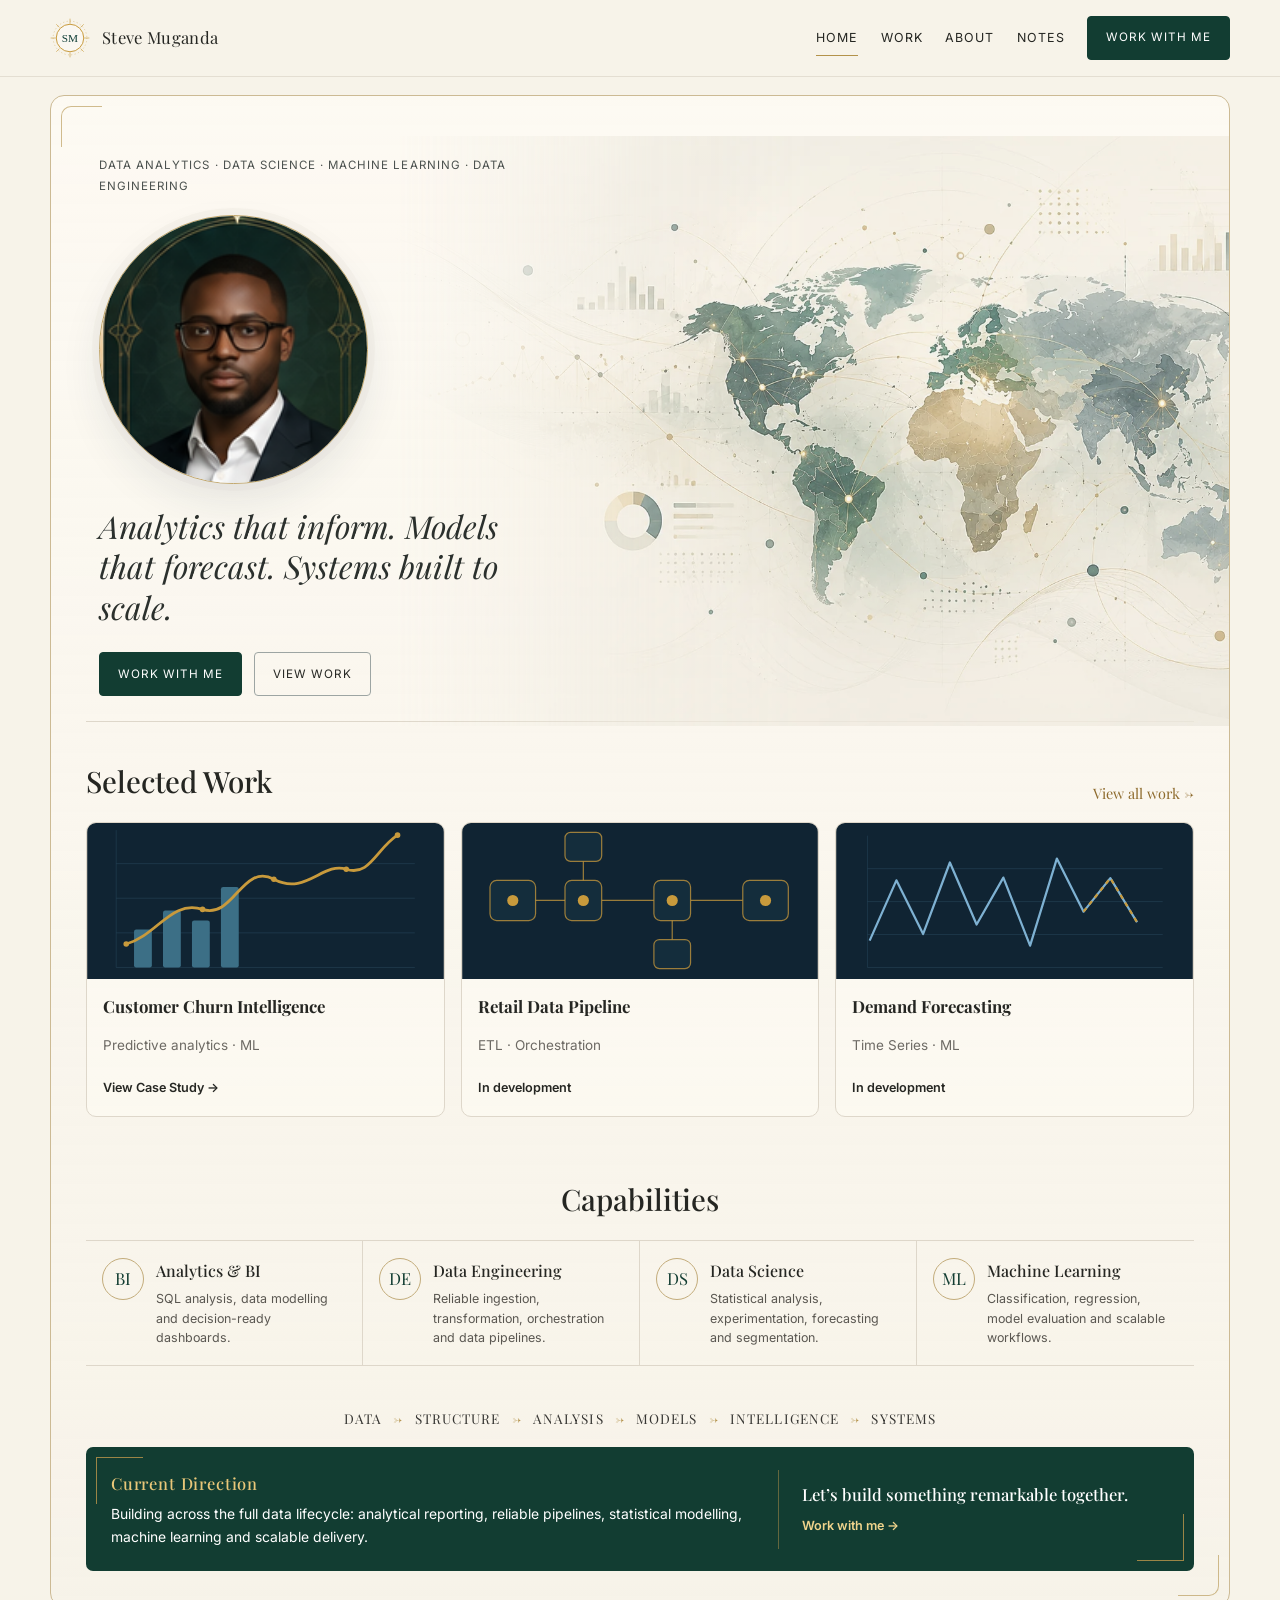
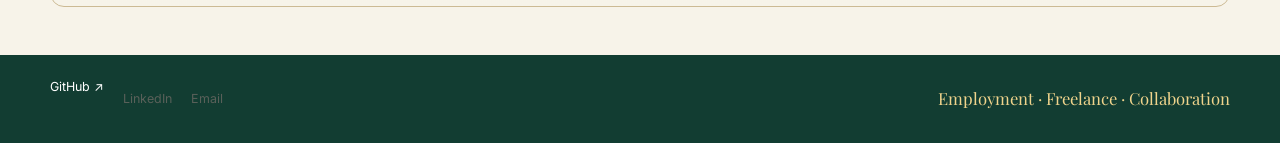
==== index.html @ 56f423f9 "Initial portfolio release" ====
<!DOCTYPE html>
<html lang="en">
<head>
<meta charset="utf-8"/>
<meta content="width=device-width, initial-scale=1, viewport-fit=cover" name="viewport"/>
<meta content="#123D32" name="theme-color"/>
<meta content="Steve Muganda: Data Analytics, Data Science, Machine Learning and Data Engineering." name="description"/>
<title>Steve Muganda | Data Analytics &amp; Machine Learning</title>
<link href="https://fonts.googleapis.com" rel="preconnect"/>
<link crossorigin="" href="https://fonts.gstatic.com" rel="preconnect"/>
<link href="https://fonts.googleapis.com/css2?family=Inter:wght@400;500;600&amp;family=Playfair+Display:ital,wght@0,500;1,500&amp;display=swap" rel="stylesheet"/>
<link href="./assets/css/styles.css" rel="stylesheet"/>
</head>
<body>
<a class="skip-link" href="#main">Skip to content</a>
<div class="site-shell">
<header class="site-header">
<div class="container header-inner">
<a aria-label="Steve Muganda home" class="brand" href="./"><img alt="" src="./assets/media/site/monogram.svg"/><span>Steve Muganda</span></a>
<button aria-expanded="false" aria-label="Open navigation" class="nav-toggle" data-nav-toggle=""><span></span></button>
<nav aria-label="Primary navigation" class="site-nav" data-nav="">
<a aria-current="page" href="./">Home</a><a href="./work/">Work</a><a href="./about/">About</a><a href="./notes/">Notes</a><a class="button button-primary" href="#contact">Work with me</a>
</nav>
</div>
</header>
<main class="container" id="main">
<div class="home-frame"><div class="inner">
<section aria-labelledby="hero-title" class="hero">
<div class="hero-identity">
<h1 class="visually-hidden" id="hero-title">Steve Muganda</h1>
<p class="hero-domains">Data Analytics · Data Science · Machine Learning · Data Engineering</p>
<figure class="hero-portrait-primary"><img alt="Portrait of Steve Muganda" src="./assets/media/profile/steve-muganda-portrait.png"/></figure>
<p class="hero-copy">Analytics that inform. Models that forecast. Systems built to scale.</p>
<div class="hero-actions"><a class="button button-primary" href="#contact">Work with me</a><a class="button button-secondary" href="./work/">View work</a></div>
</div>
<div aria-label="Global data-intelligence visual" class="hero-visual"><img alt="Global data-intelligence map with regional colour, network paths and analytical motifs" class="hero-global-field" src="./assets/media/site/home-global-intelligence.webp"/></div>
</section>
<section aria-labelledby="selected-title" class="home-selected">
<div class="section-heading-row"><h2 class="section-title" id="selected-title">Selected Work</h2><a class="selected-view-all" href="./work/">View all work →</a></div>
<div class="teaser-grid">
<article class="teaser"><img class="teaser-image" src="./assets/media/projects/project-churn.svg" alt="Analytical chart visual for customer churn"/><div class="teaser-body"><h3>Customer Churn Intelligence</h3><p class="small">Predictive analytics · ML</p><a class="text-link" href="./work/customer-churn-intelligence/">View Case Study →</a></div></article>
<article class="teaser"><img class="teaser-image" src="./assets/media/projects/project-pipeline.svg" alt="Data pipeline project visual"/><div class="teaser-body"><h3>Retail Data Pipeline</h3><p class="small">ETL · Orchestration</p><span class="text-link text-link-muted">In development</span></div></article>
<article class="teaser"><img class="teaser-image" src="./assets/media/projects/project-forecast.svg" alt="Forecasting project visual"/><div class="teaser-body"><h3>Demand Forecasting</h3><p class="small">Time Series · ML</p><span class="text-link text-link-muted">In development</span></div></article>
</div>
</section>
<section aria-labelledby="capabilities-title" class="section home-capabilities-section">
<h2 class="section-title" id="capabilities-title">Capabilities</h2>
<div class="capability-grid">
<article class="capability"><span aria-hidden="true" class="capability-icon">BI</span><div><h3>Analytics &amp; BI</h3><p>SQL analysis, data modelling and decision-ready dashboards.</p></div></article>
<article class="capability"><span aria-hidden="true" class="capability-icon">DE</span><div><h3>Data Engineering</h3><p>Reliable ingestion, transformation, orchestration and data pipelines.</p></div></article>
<article class="capability"><span aria-hidden="true" class="capability-icon">DS</span><div><h3>Data Science</h3><p>Statistical analysis, experimentation, forecasting and segmentation.</p></div></article>
<article class="capability"><span aria-hidden="true" class="capability-icon">ML</span><div><h3>Machine Learning</h3><p>Classification, regression, model evaluation and scalable workflows.</p></div></article>
</div>
</section>
<div aria-label="The confluence" class="confluence"><span>Data</span><span class="arrow">→</span><span>Structure</span><span class="arrow">→</span><span>Analysis</span><span class="arrow">→</span><span>Models</span><span class="arrow">→</span><span>Intelligence</span><span class="arrow">→</span><span>Systems</span></div>
<section aria-labelledby="direction-title" class="direction">
<div><h2 id="direction-title">Current Direction</h2><p>Building across the full data lifecycle: analytical reporting, reliable pipelines, statistical modelling, machine learning and scalable delivery.</p></div>
<div class="direction-cta"><strong>Let’s build something remarkable together.</strong><a class="text-link" href="#contact">Work with me →</a></div>
</section>
</div></div>
</main>
<footer class="contact-footer" id="contact">
<div class="container contact-inner"><div class="contact-links"><a href="https://github.com/StephanusArtifex" rel="noreferrer" target="_blank">GitHub ↗</a><span class="contact-pending" title="Add public LinkedIn URL before launch">LinkedIn</span><span class="contact-pending" title="Add public email address before launch">Email</span></div><div class="contact-modes">Employment · Freelance · Collaboration</div></div>
</footer>
</div>
<script defer="" src="./assets/js/site.js"></script>
</body>
</html>
---- assets/css/styles.css ----
:root {
  color-scheme: light;
  --cathedral-green: #123D32;
  --cathedral-green-dark: #0B2E26;
  --oxford-blue: #142B4A;
  --oxford-blue-light: #4B6F8D;
  --charcoal: #252622;
  --ivory: #F7F3E9;
  --parchment: #EDE4D2;
  --antique-gold: #B3924A;
  --rubric-red: #8B2C2F;
  --muted: #6d6a64;
  --line: #ded7ca;
  --white: #FFFCF6;
  --shadow: 0 14px 45px rgb(28 28 30 / .06);
  --radius: 10px;
  --max: 1180px;
  --display: "Playfair Display", "EB Garamond", Georgia, serif;
  --body: Inter, ui-sans-serif, system-ui, -apple-system, BlinkMacSystemFont, "Segoe UI", sans-serif;
  --step--1: clamp(.78rem, .75rem + .12vw, .86rem);
  --step-0: clamp(.94rem, .90rem + .18vw, 1.04rem);
  --step-1: clamp(1.15rem, 1.06rem + .35vw, 1.38rem);
  --step-2: clamp(1.45rem, 1.28rem + .7vw, 1.9rem);
  --step-3: clamp(2rem, 1.7rem + 1.2vw, 2.9rem);
  --step-4: clamp(3.3rem, 2.6rem + 3vw, 6.5rem);
}

* { box-sizing: border-box; }
html { scroll-behavior: smooth; background: var(--ivory); }
body { margin: 0; background: var(--ivory); color: var(--charcoal); font-family: var(--body); font-size: var(--step-0); line-height: 1.65; }
img, svg { display: block; max-width: 100%; }
a { color: inherit; text-decoration: none; }
button, input, textarea { font: inherit; }
::selection { background: color-mix(in srgb, var(--antique-gold) 35%, transparent); }

.skip-link { position: fixed; left: .75rem; top: .75rem; transform: translateY(-180%); z-index: 9999; background: var(--cathedral-green); color: white; padding: .7rem 1rem; border-radius: 5px; }
.skip-link:focus { transform: none; }

.site-shell { min-height: 100dvh; }
.container { width: min(calc(100% - 2rem), var(--max)); margin-inline: auto; }
.page { padding-block: clamp(1.2rem, 2vw, 2rem) clamp(4rem, 7vw, 7rem); }
.section { padding-block: clamp(2.2rem, 5vw, 4.5rem); }
.rule { border: 0; border-top: 1px solid var(--line); margin: 0; }
.eyebrow { font-size: .72rem; letter-spacing: .16em; text-transform: uppercase; color: var(--muted); }
.display { font-family: var(--display); font-weight: 500; letter-spacing: -.035em; line-height: .95; }
.section-title { font-family: var(--display); font-size: var(--step-2); font-weight: 500; text-align: center; margin: 0 0 1.7rem; }
.small { font-size: var(--step--1); color: var(--muted); }

.site-header { position: sticky; top: 0; z-index: 100; background: rgb(247 243 233 / .94); backdrop-filter: blur(14px); border-bottom: 1px solid rgb(222 215 202 / .72); }
.header-inner { height: 76px; display: flex; align-items: center; justify-content: space-between; gap: 1rem; }
.brand { display: inline-flex; align-items: center; gap: .75rem; font-family: var(--display); letter-spacing: .02em; white-space: nowrap; }
.brand img { width: 40px; height: 40px; }
.site-nav { display: flex; align-items: center; gap: 1.4rem; font-size: .78rem; text-transform: uppercase; letter-spacing: .08em; }
.site-nav a:not(.button) { position: relative; padding-block: 1.5rem; }
.site-nav a:not(.button)::after { content: ""; position: absolute; left: 0; right: 0; bottom: 1rem; height: 1px; background: var(--antique-gold); transform: scaleX(0); transition: transform .18s ease; }
.site-nav a[aria-current="page"]::after, .site-nav a:not(.button):hover::after { transform: scaleX(1); }
.nav-toggle { display: none; border: 1px solid var(--line); background: transparent; border-radius: 6px; width: 44px; height: 44px; color: var(--charcoal); }
.nav-toggle span, .nav-toggle::before, .nav-toggle::after { content: ""; display: block; width: 20px; height: 1.5px; background: currentColor; margin: 4px auto; }

.button { min-height: 44px; display: inline-flex; align-items: center; justify-content: center; gap: .45rem; border-radius: 4px; padding: .72rem 1.15rem; border: 1px solid var(--cathedral-green); font-size: .73rem; letter-spacing: .08em; text-transform: uppercase; transition: transform .18s ease, background .18s ease, color .18s ease; }
.button:hover { transform: translateY(-1px); }
.button-primary { background: var(--cathedral-green); color: white; }
.button-primary:hover { background: var(--cathedral-green-dark); }
.button-secondary { background: transparent; color: var(--charcoal); border-color: #9da5a3; }
.text-link { display: inline-flex; align-items: center; gap: .35rem; font-size: .79rem; font-weight: 600; }
.text-link:hover { color: var(--cathedral-green); }
.editorial-link { color: var(--rubric-red); }
.editorial-link:hover { color: #6B2023; }


.home-frame { position: relative; border: 1px solid color-mix(in srgb, var(--antique-gold) 42%, var(--line)); border-radius: 14px; margin-top: 1.1rem; overflow: clip; background: linear-gradient(180deg, rgb(255 252 246 / .72), rgb(247 243 233 / .42)); }
.home-frame::before, .home-frame::after { content: ""; position: absolute; width: 40px; height: 40px; pointer-events: none; opacity: .6; }
.home-frame::before { left: 10px; top: 10px; border-left: 1px solid var(--antique-gold); border-top: 1px solid var(--antique-gold); border-top-left-radius: 10px; }
.home-frame::after { right: 10px; bottom: 10px; border-right: 1px solid var(--antique-gold); border-bottom: 1px solid var(--antique-gold); border-bottom-right-radius: 10px; }
.home-frame > .inner { padding: clamp(1.2rem, 3vw, 2.2rem); }
.visually-hidden { position: absolute !important; width: 1px !important; height: 1px !important; padding: 0 !important; margin: -1px !important; overflow: hidden !important; clip: rect(0 0 0 0) !important; white-space: nowrap !important; border: 0 !important; }

.hero { position: relative; display: grid; grid-template-columns: minmax(300px, .42fr) minmax(0, .58fr); gap: clamp(1.5rem, 3.5vw, 3.5rem); align-items: center; min-height: 590px; }
.hero-identity { position: relative; z-index: 2; padding-left: clamp(.2rem, 1vw, .8rem); }
.hero-domains { font-size: .72rem; letter-spacing: .09em; text-transform: uppercase; line-height: 1.85; max-width: 34rem; margin: 0 0 1.1rem; color: #4b514e; }
.hero-portrait-primary { width: clamp(190px, 21vw, 272px); aspect-ratio: 1; margin: 0 0 1.35rem; border-radius: 50%; overflow: hidden; border: 1px solid color-mix(in srgb, var(--antique-gold) 82%, white); background: var(--ivory); box-shadow: 0 18px 42px rgb(20 43 74 / .09), 0 0 0 7px rgb(247 243 233 / .78); }
.hero-portrait-primary img { width: 100%; height: 100%; object-fit: cover; object-position: center 24%; transform: scale(1.035); }
.hero-copy { font-family: var(--display); font-size: clamp(1.5rem, 1.18rem + 1vw, 2.15rem); font-style: italic; line-height: 1.28; max-width: 31rem; margin: 0 0 1.55rem; color: #2b302d; }
.hero-actions { display: flex; gap: .75rem; flex-wrap: wrap; }
.hero-visual { position: relative; min-height: 500px; isolation: isolate; overflow: visible; }
.hero-global-field { position: absolute; z-index: 0; width: 146%; max-width: none; height: 118%; left: -30%; top: -8%; object-fit: cover; object-position: 64% center; opacity: .78; filter: saturate(.86) contrast(.94); -webkit-mask-image: linear-gradient(90deg, transparent 0%, rgb(0 0 0 / .28) 11%, rgb(0 0 0 / .85) 29%, #000 46%, #000 100%); mask-image: linear-gradient(90deg, transparent 0%, rgb(0 0 0 / .28) 11%, rgb(0 0 0 / .85) 29%, #000 46%, #000 100%); }

.home-selected { padding-block: 2.2rem 1.8rem; border-top: 1px solid var(--line); }
.section-heading-row { display: flex; align-items: end; justify-content: space-between; gap: 1rem; margin-bottom: 1rem; }
.section-heading-row .section-title { margin: 0; text-align: left; }
.selected-view-all { color: #8e6b2d; font-family: var(--display); font-size: .9rem; white-space: nowrap; }
.selected-view-all:hover { color: var(--cathedral-green); }
.teaser-grid { display: grid; grid-template-columns: repeat(3, 1fr); gap: 1rem; }
.teaser { border: 1px solid var(--line); border-radius: var(--radius); background: rgb(255 252 246 / .42); overflow: hidden; }
.teaser-image { width: 100%; aspect-ratio: 16 / 7; object-fit: cover; background: var(--parchment); }
.teaser-body { padding: .9rem 1rem 1rem; }
.teaser h3 { font-family: var(--display); margin: 0 0 .3rem; font-size: 1.05rem; }
.teaser .text-link { margin-top: .5rem; color: var(--charcoal); }
.teaser .text-link:hover { color: var(--cathedral-green); }

.home-capabilities-section { padding-block: 1.8rem 1.5rem; }
.home-capabilities-section .section-title { margin-bottom: 1rem; }
.capability-grid { display: grid; grid-template-columns: repeat(4, 1fr); gap: 0; border-top: 1px solid var(--line); border-bottom: 1px solid var(--line); }
.capability { min-width: 0; padding: 1.1rem 1rem; display: grid; grid-template-columns: 42px 1fr; align-items: start; gap: .75rem; background: transparent; border-right: 1px solid var(--line); }
.capability:last-child { border-right: 0; }
.capability-icon { width: 42px; height: 42px; display: grid; place-items: center; border: 1px solid color-mix(in srgb, var(--antique-gold) 62%, var(--line)); border-radius: 50%; font-family: var(--display); color: var(--cathedral-green); }
.capability-icon-image { overflow: hidden; padding: 7px; }
.capability-icon-image img { width: 100%; height: 100%; object-fit: contain; }
.capability h3 { font-family: var(--display); font-weight: 500; margin: 0 0 .3rem; font-size: 1rem; }
.capability p { font-size: .78rem; line-height: 1.55; color: #5a5751; margin: 0; }

.confluence { padding: 1.05rem 0 1.15rem; display: flex; align-items: center; justify-content: center; flex-wrap: wrap; gap: .7rem; color: #363532; font-family: var(--display); font-size: clamp(.76rem, .7rem + .18vw, .9rem); letter-spacing: .08em; text-transform: uppercase; }
.confluence .arrow { color: var(--antique-gold); }

.direction { position: relative; display: grid; grid-template-columns: 1.25fr .75fr; gap: 1rem; align-items: stretch; background: var(--cathedral-green); color: white; border-radius: 7px; padding: 1.4rem 1.55rem; overflow: hidden; }
.direction::before, .direction::after { content: ""; position: absolute; width: 46px; height: 46px; opacity: .85; }
.direction::before { left: 10px; top: 10px; border-left: 1px solid var(--antique-gold); border-top: 1px solid var(--antique-gold); }
.direction::after { right: 10px; bottom: 10px; border-right: 1px solid var(--antique-gold); border-bottom: 1px solid var(--antique-gold); }
.direction h2 { color: #e9c779; font-family: var(--display); font-size: 1.03rem; font-weight: 500; letter-spacing: .05em; margin: 0 0 .35rem; }
.direction p { margin: 0; font-size: .87rem; max-width: 46rem; }
.direction-cta { border-left: 1px solid rgb(179 146 74 / .5); padding-left: 1.4rem; display: flex; flex-direction: column; justify-content: center; align-items: flex-start; }
.direction-cta strong { font-family: var(--display); font-weight: 500; margin-bottom: .45rem; }
.direction .text-link { color: #f0d48c; }

.page-heading { padding: clamp(2.8rem, 6vw, 5.5rem) 0 2rem; text-align: center; }
.page-heading h1 { font-family: var(--display); font-size: var(--step-3); font-weight: 500; margin: 0; }

.filter-row { display: flex; gap: .55rem; justify-content: center; flex-wrap: wrap; margin-bottom: 1.5rem; }
.filter-pill { border: 1px solid var(--line); border-radius: 999px; background: transparent; min-height: 38px; padding: .45rem 1rem; font-size: .72rem; cursor: pointer; }
.filter-pill[aria-pressed="true"] { background: var(--cathedral-green); color: white; border-color: var(--cathedral-green); }

.project-grid { display: grid; grid-template-columns: repeat(3, 1fr); gap: 1rem; }
.project-card { border: 1px solid var(--line); border-radius: var(--radius); overflow: hidden; background: rgb(255 252 246 / .48); display: flex; flex-direction: column; min-width: 0; }
.project-card img { width: 100%; aspect-ratio: 16/9; object-fit: cover; }
.project-card-body { padding: 1rem; display: flex; flex-direction: column; flex: 1; }
.project-card h2 { font-family: var(--display); font-weight: 500; font-size: 1.08rem; margin: 0 0 .4rem; }
.project-card p { font-size: .82rem; color: #4e4c48; margin: 0 0 .75rem; }
.tags { display: flex; flex-wrap: wrap; gap: .4rem; margin-block: auto .8rem; }
.tag { border: 1px solid var(--line); background: var(--parchment); padding: .24rem .48rem; border-radius: 4px; font-size: .68rem; }
.project-card .text-link { color: var(--charcoal); }

.collab-strip { margin-top: 1rem; background: var(--parchment); border: 1px solid var(--line); padding: 1rem 1.2rem; display: flex; align-items: center; justify-content: space-between; gap: 1rem; border-radius: var(--radius); }
.collab-strip .text-link { color: var(--cathedral-green); }

.case-layout { display: grid; grid-template-columns: 180px minmax(0, 1fr); gap: 2.2rem; align-items: start; }
.case-nav { position: sticky; top: 98px; }
.case-nav h2 { font-family: var(--display); font-size: .95rem; margin: 0 0 .75rem; }
.case-nav a { display: block; padding: .48rem .65rem; font-size: .75rem; border-left: 2px solid transparent; }
.case-nav a:hover, .case-nav a.is-active { border-left-color: var(--antique-gold); background: var(--parchment); }
.case-content { min-width: 0; }
.case-title { position: relative; padding: 2rem 0 1.3rem; margin-bottom: .5rem; }
.case-title::before { content: ""; position: absolute; left: 0; top: .75rem; width: min(320px, 42%); height: 1px; background: var(--antique-gold); }
.case-title::after { content: "✦"; position: absolute; left: min(304px, calc(42% - 8px)); top: .12rem; color: var(--antique-gold); font-size: 1rem; }
.case-title h1 { font-family: var(--display); font-size: clamp(2rem, 3vw, 3.25rem); font-weight: 500; line-height: 1.05; margin: .8rem 0; }
.case-section { padding: 1.35rem 0; border-top: 1px solid var(--line); }
.case-section h2 { font-family: var(--display); font-size: 1rem; letter-spacing: .04em; text-transform: uppercase; font-weight: 500; }
.metric-grid { display: grid; grid-template-columns: repeat(4, 1fr); gap: .7rem; }
.metric { border: 1px solid var(--line); border-radius: var(--radius); padding: 1rem; text-align: center; background: var(--white); }
.metric strong { display: block; font-family: var(--display); font-size: 1.55rem; font-weight: 500; }
.metric span { font-size: .68rem; color: var(--muted); }
.result-grid { display: grid; grid-template-columns: 1fr 1fr; gap: 1rem; }
.result-box { border: 1px solid var(--line); border-radius: var(--radius); padding: 1rem; background: var(--white); }
.result-box h3 { font-family: var(--display); font-size: .92rem; text-transform: uppercase; letter-spacing: .05em; font-weight: 500; margin-top: 0; }
.result-box ul { padding-left: 1.1rem; margin-bottom: 0; }
.result-box li { margin: .45rem 0; }
.chart-roc { width: 100%; min-height: 200px; }
.chart-primary { stroke: var(--oxford-blue); }
.chart-secondary { stroke: var(--oxford-blue-light); }
.chart-reference { stroke: var(--antique-gold); }
.chart-neutral { stroke: #a5a6a8; }

.workflow { display: flex; align-items: flex-start; justify-content: space-between; gap: .55rem; overflow-x: auto; padding-bottom: .4rem; }
.workflow-step { min-width: 76px; text-align: center; font-size: .68rem; }
.workflow-symbol { width: 38px; height: 38px; display: grid; place-items: center; border: 1px solid var(--line); border-radius: 50%; margin-inline: auto; font-family: var(--display); }
.workflow-arrow { color: var(--antique-gold); padding-top: .65rem; }

.tech-list { display: flex; gap: .65rem; flex-wrap: wrap; }
.tech { display: inline-flex; align-items: center; gap: .35rem; font-size: .74rem; padding: .42rem .55rem; border: 1px solid var(--line); border-radius: 5px; background: var(--white); }
.tech::before { content: ""; width: 8px; height: 8px; border-radius: 50%; background: var(--oxford-blue); }


/* About: one centred architectural event with a continuous lancet frame. */
.about-page {
  padding-top: clamp(1.4rem, 2.8vw, 2.8rem);
}

.about-lancet {
  --lancet-crown: clamp(9rem, 14vw, 12.5rem);
  position: relative;
  isolation: isolate;
  width: min(100%, 1040px);
  margin-inline: auto;
  padding: var(--lancet-crown) clamp(2.2rem, 6vw, 5.5rem) clamp(1.5rem, 3vw, 2.2rem);
  background:
    radial-gradient(circle at 50% 12%, color-mix(in srgb, var(--antique-gold) 7%, transparent), transparent 27%),
    linear-gradient(180deg, rgb(255 252 246 / .72), rgb(237 228 210 / .18));
  box-shadow: 0 24px 70px rgb(20 43 74 / .055);
  border-bottom: 1px solid var(--antique-gold);
}

/* The rails begin exactly where the crown resolves and continue to the base. */
.about-lancet::before,
.about-lancet::after {
  content: "";
  position: absolute;
  z-index: 0;
  top: calc(var(--lancet-crown) - 1px);
  bottom: 0;
  width: 1px;
  background: var(--antique-gold);
  pointer-events: none;
}

.about-lancet::before { left: 0; }
.about-lancet::after { right: 0; }

.about-lancet-crown {
  position: absolute;
  z-index: 0;
  left: 0;
  right: 0;
  top: 0;
  width: 100%;
  height: var(--lancet-crown);
  overflow: visible;
  pointer-events: none;
}

.about-lancet-crown path:first-child {
  fill: none;
  stroke: var(--antique-gold);
  stroke-width: 1.45;
  vector-effect: non-scaling-stroke;
}

.about-lancet-crown path:last-child {
  fill: none;
  stroke: color-mix(in srgb, var(--oxford-blue) 78%, transparent);
  stroke-width: .8;
  vector-effect: non-scaling-stroke;
}

.about-lancet-inner-frame {
  position: absolute;
  z-index: 0;
  top: calc(var(--lancet-crown) - 1px);
  left: 17px;
  right: 17px;
  bottom: 13px;
  border-left: 1px solid color-mix(in srgb, var(--oxford-blue) 70%, transparent);
  border-right: 1px solid color-mix(in srgb, var(--oxford-blue) 70%, transparent);
  border-bottom: 1px solid color-mix(in srgb, var(--oxford-blue) 70%, transparent);
  pointer-events: none;
}

.about-lancet-inner {
  position: relative;
  z-index: 1;
  width: 100%;
}

.about-lead {
  width: min(100%, 790px);
  margin: 0 auto clamp(2.2rem, 4vw, 3.6rem);
  text-align: center;
}

.about-monogram {
  width: 78px;
  height: 78px;
  margin: 0 auto 1.15rem;
  display: grid;
  place-items: center;
  border: 1px solid var(--antique-gold);
  border-radius: 50%;
  color: var(--cathedral-green);
  background: color-mix(in srgb, var(--ivory) 92%, white);
  font-family: var(--display);
  font-size: 1.55rem;
  letter-spacing: .035em;
  box-shadow: 0 0 0 5px color-mix(in srgb, var(--antique-gold) 7%, transparent);
}

.about-lead .eyebrow {
  color: var(--rubric-red);
  margin-bottom: .45rem;
}

.about-lead h1 {
  margin: 0;
  font-family: var(--display);
  font-size: clamp(2.8rem, 5vw, 5rem);
  font-weight: 500;
  letter-spacing: -.03em;
  line-height: .98;
  color: var(--charcoal);
}

.about-domains {
  margin: 1rem auto 0;
  max-width: 760px;
  color: var(--oxford-blue);
  font-size: .69rem;
  line-height: 1.85;
  letter-spacing: .11em;
  text-transform: uppercase;
}

.about-lead-rule {
  width: min(230px, 42%);
  height: 1px;
  margin: 1rem auto 1.35rem;
  background: linear-gradient(90deg, transparent, var(--antique-gold) 18%, var(--oxford-blue) 50%, var(--antique-gold) 82%, transparent);
}

.about-lead .about-opening {
  margin: 0 auto .85rem;
  max-width: 680px;
  color: var(--cathedral-green);
  font-family: var(--display);
  font-size: clamp(1.2rem, 1.05rem + .5vw, 1.55rem);
  line-height: 1.45;
}

.about-lead p:not(.eyebrow):not(.about-domains) {
  max-width: 735px;
  margin: .72rem auto 0;
  text-align: center;
}

.about-grid {
  display: grid;
  grid-template-columns: repeat(2, minmax(0, 1fr));
  gap: 1px;
  width: 100%;
  border: 1px solid color-mix(in srgb, var(--antique-gold) 34%, var(--line));
  background: color-mix(in srgb, var(--antique-gold) 26%, var(--line));
}

.about-primary-grid {
  margin-bottom: clamp(2rem, 4vw, 3.2rem);
}

.about-grid-cell {
  position: relative;
  min-width: 0;
  padding: clamp(1.25rem, 2.4vw, 1.9rem);
  background: color-mix(in srgb, var(--ivory) 92%, white);
}

.about-grid-cell::before {
  content: attr(data-marker);
  display: block;
  min-height: .9rem;
  margin-bottom: .55rem;
  color: var(--rubric-red);
  font-family: var(--display);
  font-size: .78rem;
  letter-spacing: .12em;
}

.about-grid-cell:not([data-marker])::before {
  content: none;
}

.about-grid-cell h2 {
  margin: 0 0 .5rem;
  color: var(--oxford-blue);
  font-family: var(--display);
  font-size: 1.12rem;
  font-weight: 500;
  letter-spacing: .01em;
}

.about-grid-cell strong {
  display: block;
  margin-bottom: .38rem;
  color: var(--cathedral-green);
  font-family: var(--display);
  font-size: .98rem;
  font-weight: 500;
}

.about-grid-cell p {
  margin: 0;
  font-size: .86rem;
  color: #4d4a45;
}

.about-inscription {
  margin: 0 auto clamp(2rem, 4vw, 3.1rem);
  padding: 1.3rem .8rem;
  max-width: 760px;
  text-align: center;
  border-top: 1px solid color-mix(in srgb, var(--antique-gold) 78%, var(--line));
  border-bottom: 1px solid color-mix(in srgb, var(--antique-gold) 78%, var(--line));
  color: var(--cathedral-green);
  font-family: var(--display);
  font-size: clamp(1.02rem, .94rem + .38vw, 1.3rem);
  letter-spacing: .015em;
}

.about-inscription span {
  display: inline-block;
  margin-inline: .32rem;
}

.about-inscription .rubric { color: var(--rubric-red); }

.about-secondary-grid {
  margin-bottom: 1px;
}

.about-grid-wide { grid-column: 1 / -1; }

.exploring-grid {
  display: grid;
  grid-template-columns: repeat(2, minmax(0, 1fr));
  gap: 0 1.5rem;
}

.exploring-grid p {
  position: relative;
  padding: .72rem 0 .72rem 1.15rem;
  border-top: 1px solid var(--line);
}

.exploring-grid p::before {
  content: "";
  position: absolute;
  left: 0;
  top: 1.13rem;
  width: 7px;
  height: 7px;
  border-radius: 50%;
  background: var(--rubric-red);
  box-shadow: 0 0 0 3px color-mix(in srgb, var(--rubric-red) 8%, transparent);
}

.about-availability .modes {
  margin: .05rem 0 .6rem;
  color: var(--cathedral-green);
  font-family: var(--display);
  font-size: 1rem;
}

.about-beyond { color: #4e4c48; }

.about-cta-bar {
  display: grid;
  grid-template-columns: 1fr auto;
  align-items: center;
  gap: 1rem;
  margin-top: 1.2rem;
  padding: 1rem 1.15rem;
  background: var(--cathedral-green);
  color: white;
  border: 1px solid var(--antique-gold);
  box-shadow: inset 0 0 0 3px color-mix(in srgb, var(--antique-gold) 8%, transparent);
}

.about-cta-bar p {
  margin: 0;
  font-family: var(--display);
  letter-spacing: .015em;
}

.button-gold {
  border-color: var(--antique-gold);
  color: #f3d894;
  background: transparent;
}

.button-gold:hover {
  background: color-mix(in srgb, var(--antique-gold) 12%, transparent);
  color: white;
}

.about-contact-row {
  display: grid;
  grid-template-columns: repeat(3, auto) 1fr;
  gap: 1rem;
  align-items: center;
  padding: 1rem .15rem .2rem;
  font-size: .75rem;
  border-top: 1px solid color-mix(in srgb, var(--antique-gold) 40%, var(--line));
}

.about-contact-row a {
  color: var(--charcoal);
  border-bottom: 1px solid color-mix(in srgb, var(--oxford-blue) 48%, transparent);
}

.about-contact-row a:hover {
  color: var(--cathedral-green);
  border-bottom-color: var(--cathedral-green);
}

.about-contact-row span {
  justify-self: end;
  color: var(--cathedral-green);
  font-family: var(--display);
}

.notes-layout { display: grid; grid-template-columns: 1fr 1fr; gap: 1.6rem; align-items: start; }
.notes-list { border: 1px solid var(--line); border-radius: var(--radius); overflow: hidden; }
.note-item { width: 100%; border: 0; border-bottom: 1px solid var(--line); background: transparent; padding: 1rem; text-align: left; cursor: pointer; display: grid; grid-template-columns: 1fr auto; gap: 1rem; }
.note-item:last-child { border-bottom: 0; }
.note-item h2 { font-family: var(--display); font-size: .98rem; font-weight: 500; margin: 0 0 .25rem; }
.note-item small { font-size: .7rem; color: var(--muted); }
.note-item.is-active { border-left: 3px solid var(--rubric-red); background: color-mix(in srgb, var(--rubric-red) 4%, transparent); }
.note-item.is-active h2, .note-item.is-active .note-category { color: var(--rubric-red); }
.note-category { font-size: .68rem; margin-top: .2rem; }
.note-preview { position: sticky; top: 98px; border: 1px solid var(--line); border-radius: var(--radius); padding: 1.25rem; background: var(--white); }
.note-preview h2 { font-family: var(--display); font-weight: 500; font-size: var(--step-1); margin-top: 0; }
.note-preview .category { color: var(--rubric-red); font-size: .75rem; }
.note-preview img { margin: 1rem 0; border: 1px solid var(--line); border-radius: 7px; }

.contact-footer { margin-top: 3rem; background: var(--cathedral-green); color: white; }
.contact-inner { min-height: 88px; display: flex; align-items: center; justify-content: space-between; gap: 1rem; flex-wrap: wrap; }
.contact-links { display: flex; flex-wrap: wrap; gap: 1.2rem; font-size: .78rem; }
.contact-modes { color: #f0d48c; font-family: var(--display); }

@media (max-width: 960px) {
  .about-lancet { padding-inline: clamp(1.5rem, 5vw, 3.2rem); }
  .about-contact-row { grid-template-columns: repeat(3, auto); }
  .about-contact-row span { grid-column: 1 / -1; justify-self: center; }
  .hero { grid-template-columns: .46fr .54fr; min-height: 520px; gap: 1.5rem; }
  .hero-portrait-primary { width: clamp(176px, 24vw, 230px); }
  .hero-visual { min-height: 430px; }
  .hero-global-field { width: 132%; height: 112%; left: -20%; top: -4%; object-position: 61% center; opacity: .7; }
  .project-grid { grid-template-columns: repeat(2, 1fr); }
  .capability-grid { grid-template-columns: repeat(2, 1fr); }
  .capability:nth-child(2) { border-right: 0; }
  .capability:nth-child(-n+2) { border-bottom: 1px solid var(--line); }
  .case-layout { grid-template-columns: 1fr; }
  .case-nav { position: static; display: flex; overflow-x: auto; gap: .25rem; border-bottom: 1px solid var(--line); padding-bottom: .6rem; }
  .case-nav h2 { display: none; }
  .case-nav a { white-space: nowrap; border-left: 0; border-bottom: 2px solid transparent; }
  .case-nav a:hover, .case-nav a.is-active { border-bottom-color: var(--antique-gold); }
}

@media (max-width: 760px) {
  .about-page { padding-top: .9rem; }
  .about-lancet {
    --lancet-crown: 8.4rem;
    padding: var(--lancet-crown) 1.15rem 1.25rem;
    box-shadow: none;
  }
  .about-lancet-inner-frame { left: 11px; right: 11px; bottom: 9px; }
  .about-grid { grid-template-columns: 1fr; }
  .about-grid-wide { grid-column: auto; }
  .exploring-grid { grid-template-columns: 1fr; }
  .about-lead p:not(.eyebrow):not(.about-domains) { text-align: center; }
  .about-inscription span { display: block; margin: .15rem 0; }
  .about-cta-bar { grid-template-columns: 1fr; text-align: center; }
  .about-cta-bar .button { width: 100%; }
  .about-contact-row { grid-template-columns: 1fr 1fr 1fr; text-align: center; }
  .about-contact-row span { grid-column: 1 / -1; justify-self: center; }

  .header-inner { height: 68px; }
  .brand span { display: none; }
  .nav-toggle { display: block; }
  .site-nav { position: absolute; left: 1rem; right: 1rem; top: calc(100% + .5rem); display: none; flex-direction: column; align-items: stretch; gap: .15rem; padding: .7rem; background: var(--white); border: 1px solid var(--line); border-radius: 8px; box-shadow: var(--shadow); }
  .site-nav.is-open { display: flex; }
  .site-nav a:not(.button) { padding: .75rem .8rem; }
  .site-nav a:not(.button)::after { bottom: .45rem; }
  .site-nav .button { margin-top: .35rem; }
  .hero { grid-template-columns: 1fr; gap: .35rem; min-height: auto; padding-top: 1.25rem; }
  .hero-identity { text-align: left; }
  .hero-portrait-primary { width: min(58vw, 220px); margin-bottom: 1.1rem; }
  .hero-copy { font-size: clamp(1.35rem, 6vw, 1.8rem); }
  .hero-visual { min-height: 285px; margin-top: -.4rem; }
  .hero-global-field { width: 132%; height: 110%; left: -14%; top: -2%; opacity: .58; object-position: 58% center; -webkit-mask-image: linear-gradient(90deg, transparent 0%, #000 12%, #000 100%); mask-image: linear-gradient(90deg, transparent 0%, #000 12%, #000 100%); }
  .teaser-grid, .project-grid, .notes-layout { grid-template-columns: 1fr; }
  .section-heading-row { align-items: center; }
  .capability-grid { grid-template-columns: 1fr; }
  .capability, .capability:nth-child(2) { border-right: 0; border-bottom: 1px solid var(--line); }
  .capability:last-child { border-bottom: 0; }
  .metric-grid { grid-template-columns: repeat(2, 1fr); }
  .result-grid { grid-template-columns: 1fr; }
  .direction { grid-template-columns: 1fr; }
  .direction-cta { border-left: 0; border-top: 1px solid rgb(179 146 74 / .5); padding-left: 0; padding-top: 1rem; }
  .note-preview { position: static; order: 2; }
}

@media (max-width: 480px) {
  .about-lancet { padding-inline: .82rem; }
  .about-monogram { width: 66px; height: 66px; font-size: 1.35rem; }
  .about-lead h1 { font-size: clamp(2.6rem, 14vw, 3.8rem); }

  .container { width: min(calc(100% - 1.2rem), var(--max)); }
  .home-frame > .inner { padding-inline: .9rem; }
  .hero-domains { font-size: .65rem; }
  .hero-actions .button { flex: 1; }
  .metric-grid { grid-template-columns: 1fr 1fr; }
  .project-card-body { padding: .9rem; }
  .collab-strip { flex-direction: column; align-items: flex-start; }
  .contact-inner { padding-block: 1rem; }
}

@media (prefers-reduced-motion: reduce) {
  *, *::before, *::after { scroll-behavior: auto !important; transition-duration: .001ms !important; animation-duration: .001ms !important; }
}

/* ========================================================================== 
   ABOUT PAGE V4 — literal reconstruction of the approved visual specimen
   ========================================================================== */
.aboutx-body {
  min-height: 100vh;
  background:
    linear-gradient(90deg, rgba(179,146,74,.08) 1px, transparent 1px) 0 0 / 62px 100%,
    linear-gradient(180deg, #0a2630 0%, #0b3034 46%, #0a252e 100%);
  color: #252622;
  overflow-x: hidden;
}

.aboutx-sheet {
  width: min(1420px, calc(100vw - 96px));
  margin: 42px auto;
  background: #f8f4ea;
  box-shadow: 0 22px 72px rgba(0,0,0,.24);
  border: 1px solid rgba(179,146,74,.28);
  overflow: hidden;
}

.aboutx-header {
  position: relative;
  z-index: 20;
  min-height: 78px;
  margin: 0 38px;
  display: grid;
  grid-template-columns: 1fr auto 1fr;
  align-items: center;
  gap: 1.5rem;
  border-bottom: 1px solid rgba(179,146,74,.36);
}

.aboutx-brand {
  justify-self: start;
  display: inline-flex;
  align-items: center;
  gap: .82rem;
  color: var(--oxford-blue);
  font-family: var(--display);
  font-size: 1.04rem;
  letter-spacing: .06em;
  text-transform: uppercase;
}
.aboutx-brand img { width: 52px; height: 52px; }

.aboutx-nav {
  display: flex;
  align-items: center;
  justify-content: center;
  gap: 2.4rem;
  font-size: .71rem;
  text-transform: uppercase;
  letter-spacing: .08em;
}
.aboutx-nav a { position: relative; padding: 1.9rem 0 1.7rem; }
.aboutx-nav a[aria-current="page"]::before {
  content: "";
  position: absolute;
  left: 50%;
  bottom: .92rem;
  width: 36px;
  height: 1px;
  background: var(--antique-gold);
  transform: translateX(-50%);
}
.aboutx-nav a[aria-current="page"]::after {
  content: "✥";
  position: absolute;
  left: 50%;
  bottom: .38rem;
  transform: translateX(-50%);
  color: var(--antique-gold);
  font-size: .72rem;
}

.aboutx-header-cta {
  justify-self: end;
  min-height: 44px;
  display: inline-flex;
  align-items: center;
  gap: .8rem;
  padding: 0 1.35rem;
  background: var(--cathedral-green);
  color: #fff8e9;
  border: 1px solid #0e352d;
  border-radius: 5px;
  font-family: var(--display);
  font-size: .77rem;
  letter-spacing: .04em;
  text-transform: uppercase;
}
.aboutx-header-cta span { color: #f0c65f; font-size: 1rem; }

.aboutx-menu-button,
.aboutx-mobile-nav { display: none; }

.aboutx-layout {
  display: grid;
  grid-template-columns: minmax(190px, .78fr) minmax(600px, 2.22fr) minmax(210px, .86fr);
  gap: 26px;
  align-items: stretch;
  padding: 0 38px 30px;
}

/* Left editorial rail */
.aboutx-left-rail {
  position: relative;
  padding: 58px 18px 32px 0;
  min-width: 0;
}
.aboutx-left-rail::after {
  content: "";
  position: absolute;
  top: 42px;
  right: -13px;
  bottom: 24px;
  width: 1px;
  background: linear-gradient(180deg, transparent 0, rgba(179,146,74,.4) 8%, rgba(179,146,74,.24) 85%, transparent 100%);
}
.aboutx-rubric-mark {
  color: var(--rubric-red);
  font-size: 1.12rem;
  line-height: 1;
}
.aboutx-rubric-label {
  margin: .38rem 0 .6rem;
  color: var(--rubric-red);
  font-family: var(--display);
  font-size: .86rem;
  letter-spacing: .06em;
  text-transform: uppercase;
}
.aboutx-editorial-title {
  margin: .3rem 0 1.55rem;
  color: var(--oxford-blue);
  font-family: var(--display);
  font-size: clamp(2.35rem, 3.15vw, 3.9rem);
  font-weight: 500;
  line-height: 1.02;
  letter-spacing: -.03em;
  text-transform: uppercase;
}
.aboutx-editorial-title span { display: block; }
.aboutx-left-intro {
  margin: 0 0 1.65rem;
  padding-left: .85rem;
  border-left: 1px solid rgba(179,146,74,.45);
  font-family: var(--display);
  font-size: .95rem;
  line-height: 1.55;
  color: #363733;
}
.aboutx-section-nav {
  display: grid;
  gap: .1rem;
  margin-top: 1.55rem;
}
.aboutx-section-nav a {
  position: relative;
  padding: .42rem 0 .42rem .92rem;
  font-family: var(--display);
  font-size: .83rem;
  line-height: 1.1;
}
.aboutx-section-nav a.is-active {
  color: var(--rubric-red);
  font-weight: 600;
}
.aboutx-section-nav a.is-active::before {
  content: "";
  position: absolute;
  left: 0;
  top: .3rem;
  bottom: .3rem;
  width: 2px;
  background: var(--rubric-red);
}
.aboutx-left-divider,
.aboutx-side-ornament {
  display: flex;
  align-items: center;
  gap: .55rem;
  margin: 2rem 0 1.6rem;
  color: var(--antique-gold);
}
.aboutx-left-divider::before,
.aboutx-left-divider::after,
.aboutx-side-ornament::before,
.aboutx-side-ornament::after {
  content: "";
  height: 1px;
  flex: 1;
  background: rgba(179,146,74,.5);
}
.aboutx-left-divider span,
.aboutx-side-ornament span { font-size: .9rem; }
.aboutx-left-quote {
  margin: 0 .1rem;
  color: #2b3038;
  font-family: var(--display);
  font-size: clamp(1.12rem, 1.35vw, 1.48rem);
  font-style: italic;
  line-height: 1.55;
}
.aboutx-left-quote span { display: block; margin-bottom: .28rem; }
.aboutx-left-divider-bottom { margin-top: 1.7rem; }

/* Central lancet */
.aboutx-lancet {
  --crown-height: 224px;
  position: relative;
  min-width: 0;
  min-height: 980px;
  padding-top: 1px;
  background:
    radial-gradient(circle at 50% 9%, rgba(179,146,74,.07), transparent 23%),
    linear-gradient(180deg, rgba(255,252,246,.86), rgba(247,243,233,.38));
}
.aboutx-lancet::before {
  content: "";
  position: absolute;
  inset: 0 0 0 0;
  pointer-events: none;
  background:
    linear-gradient(90deg, transparent 0 15%, rgba(20,43,74,.018) 15% 15.4%, transparent 15.4% 84.6%, rgba(20,43,74,.018) 84.6% 85%, transparent 85%),
    repeating-linear-gradient(90deg, transparent 0 38px, rgba(179,146,74,.018) 38px 39px);
}
.aboutx-lancet-crown {
  position: absolute;
  z-index: 2;
  left: 0;
  top: 0;
  width: 100%;
  height: var(--crown-height);
  pointer-events: none;
}
.aboutx-lancet-crown path { fill: none; vector-effect: non-scaling-stroke; }
.aboutx-crown-gold { stroke: var(--antique-gold); stroke-width: 2; }
.aboutx-crown-blue { stroke: var(--oxford-blue); stroke-width: 1.05; }
.aboutx-rail,
.aboutx-base { position: absolute; z-index: 2; pointer-events: none; }
.aboutx-rail { top: calc(var(--crown-height) - 1px); bottom: 0; width: 1px; }
.aboutx-rail-left-gold { left: 0; background: var(--antique-gold); }
.aboutx-rail-right-gold { right: 0; background: var(--antique-gold); }
.aboutx-rail-left-blue { left: 10px; background: var(--oxford-blue); opacity: .86; }
.aboutx-rail-right-blue { right: 10px; background: var(--oxford-blue); opacity: .86; }
.aboutx-base { bottom: 0; height: 1px; }
.aboutx-base-gold { left: 0; right: 0; background: var(--antique-gold); }
.aboutx-base-blue { left: 10px; right: 10px; bottom: 9px; background: var(--oxford-blue); opacity: .86; }
.aboutx-base-ornament {
  position: absolute;
  z-index: 4;
  left: 50%;
  bottom: -10px;
  transform: translateX(-50%);
  display: grid;
  place-items: center;
  width: 40px;
  height: 22px;
  color: var(--antique-gold);
  background: #f8f4ea;
  font-size: 1.12rem;
}
.aboutx-lancet-content {
  position: relative;
  z-index: 3;
  width: calc(100% - 38px);
  margin: 0 auto;
  padding: 76px 24px 18px;
  text-align: center;
}
.aboutx-portrait-wrap {
  width: 190px;
  margin: 0 auto 1.1rem;
}
.aboutx-portrait {
  width: 100%;
  height: auto;
  object-fit: contain;
  filter: saturate(.94) contrast(1.02);
}
.aboutx-name {
  margin: .25rem 0 0;
  color: var(--oxford-blue);
  font-family: var(--display);
  font-size: clamp(2.2rem, 3.15vw, 3.55rem);
  font-weight: 500;
  line-height: .96;
  letter-spacing: -.035em;
  text-transform: uppercase;
}
.aboutx-name-divider {
  display: flex;
  align-items: center;
  gap: .55rem;
  width: 180px;
  margin: .8rem auto .92rem;
  color: var(--antique-gold);
}
.aboutx-name-divider::before,
.aboutx-name-divider::after {
  content: "";
  height: 1px;
  flex: 1;
  background: var(--antique-gold);
}
.aboutx-name-divider span { font-size: .78rem; }
.aboutx-domains {
  margin: 0 auto 1rem;
  color: #2f3740;
  font-family: var(--display);
  font-size: .68rem;
  line-height: 1.8;
  letter-spacing: .13em;
  text-transform: uppercase;
}
.aboutx-domains span { color: var(--antique-gold); padding-inline: .28rem; }
.aboutx-overview-copy {
  width: min(94%, 720px);
  margin: 0 auto 1rem;
  color: #3c3d39;
  font-family: var(--display);
  font-size: .86rem;
  line-height: 1.55;
}
.aboutx-overview-copy p { margin: .55rem 0; }
.aboutx-overview-copy .aboutx-opening {
  color: var(--cathedral-green);
  font-style: italic;
  font-size: .95rem;
}
.aboutx-four-grid {
  display: grid;
  grid-template-columns: 1fr 1fr;
  margin: 1rem auto 0;
  border: 1px solid rgba(179,146,74,.45);
  background: rgba(255,252,246,.45);
}
.aboutx-grid-cell {
  display: grid;
  grid-template-columns: 52px 1fr;
  gap: .75rem;
  align-items: start;
  min-width: 0;
  padding: 1rem .9rem;
  text-align: left;
}
.aboutx-grid-cell:nth-child(odd) { border-right: 1px solid rgba(179,146,74,.36); }
.aboutx-grid-cell:nth-child(-n+2) { border-bottom: 1px solid rgba(179,146,74,.36); }
.aboutx-circle-icon {
  width: 46px;
  height: 46px;
  display: grid;
  place-items: center;
  border: 1px solid var(--antique-gold);
  border-radius: 50%;
  color: var(--oxford-blue);
  background: rgba(255,252,246,.7);
}
.aboutx-circle-icon svg { width: 31px; height: 31px; fill: none; stroke: currentColor; stroke-width: 1.6; stroke-linecap: round; stroke-linejoin: round; }
.aboutx-circle-icon svg .gold { stroke: var(--antique-gold); }
.aboutx-grid-cell h3 {
  margin: 0 0 .25rem;
  color: var(--oxford-blue);
  font-family: var(--display);
  font-size: .95rem;
  font-weight: 500;
  text-transform: uppercase;
}
.aboutx-grid-cell p {
  margin: 0;
  color: #464743;
  font-family: var(--display);
  font-size: .76rem;
  line-height: 1.48;
}
.aboutx-grid-cell strong { color: #30352f; font-weight: 500; }
.aboutx-cta-bar {
  display: grid;
  grid-template-columns: 44px 1fr auto;
  align-items: center;
  gap: .8rem;
  margin-top: 1rem;
  padding: .72rem .9rem;
  background: linear-gradient(180deg, #103d34, #0b332b);
  border: 1px solid var(--antique-gold);
  border-radius: 6px;
  color: #f8f2e5;
  box-shadow: inset 0 0 0 2px rgba(179,146,74,.08);
}
.aboutx-handshake { color: #e7c263; }
.aboutx-handshake svg { width: 38px; height: 30px; fill: none; stroke: currentColor; stroke-width: 1.6; stroke-linecap: round; stroke-linejoin: round; }
.aboutx-cta-bar p {
  margin: 0;
  font-family: var(--display);
  font-size: .73rem;
  letter-spacing: .06em;
  text-transform: uppercase;
}
.aboutx-cta-bar a {
  min-height: 36px;
  display: inline-flex;
  align-items: center;
  gap: .7rem;
  padding: 0 .9rem;
  border: 1px solid var(--antique-gold);
  border-radius: 4px;
  color: #f0d078;
  font-family: var(--display);
  font-size: .71rem;
  text-transform: uppercase;
}
.aboutx-contact-strip {
  display: grid;
  grid-template-columns: 1fr 1fr 1.2fr;
  align-items: center;
  margin: .78rem 0 0;
  border-top: 1px solid rgba(179,146,74,.34);
  min-height: 52px;
}
.aboutx-contact-strip > * {
  min-width: 0;
  display: inline-flex;
  align-items: center;
  justify-content: center;
  gap: .45rem;
  padding: .35rem .55rem;
  color: #343633;
  font-family: var(--display);
  font-size: .66rem;
}
.aboutx-contact-strip > * + * { border-left: 1px solid rgba(179,146,74,.3); }
.aboutx-contact-icon { font-size: 1rem; color: var(--oxford-blue); }
.aboutx-linkedin {
  width: 20px;
  height: 20px;
  display: inline-grid;
  place-items: center;
  border: 1px solid currentColor;
  font-family: var(--body);
  font-size: .66rem;
  font-weight: 600;
}

/* Right information rail */
.aboutx-right-rail {
  padding: 58px 0 30px 0;
  min-width: 0;
}
.aboutx-side-section { margin-bottom: 1.6rem; }
.aboutx-side-heading {
  display: flex;
  align-items: center;
  gap: .62rem;
}
.aboutx-side-heading h2 {
  margin: 0;
  color: #2f3540;
  font-family: var(--display);
  font-size: .86rem;
  font-weight: 500;
  letter-spacing: .06em;
  text-transform: uppercase;
}
.aboutx-side-rule {
  height: 1px;
  margin: .6rem 0 .8rem;
  background: rgba(179,146,74,.42);
}
.aboutx-timeline {
  position: relative;
  list-style: none;
  margin: 0;
  padding: .2rem 0 .2rem 1.35rem;
}
.aboutx-timeline::before {
  content: "";
  position: absolute;
  left: .28rem;
  top: .4rem;
  bottom: .45rem;
  width: 1px;
  background: rgba(179,146,74,.45);
}
.aboutx-timeline li {
  position: relative;
  min-height: 52px;
  padding: 0 0 .5rem .55rem;
}
.aboutx-timeline p {
  margin: 0;
  color: #41433f;
  font-family: var(--display);
  font-size: .72rem;
  line-height: 1.42;
}
.aboutx-dot {
  position: absolute;
  left: -1.18rem;
  top: .22rem;
  width: 8px;
  height: 8px;
  border-radius: 50%;
}
.aboutx-dot-red { background: var(--rubric-red); }
.aboutx-dot-gold { background: #c18c22; }
.aboutx-side-ornament { margin: 1rem 0; }
.aboutx-tech-grid {
  display: grid;
  grid-template-columns: repeat(3, minmax(0, 1fr));
  gap: .45rem;
}
.aboutx-tech {
  min-height: 72px;
  display: grid;
  place-items: center;
  align-content: center;
  gap: .28rem;
  padding: .45rem .25rem;
  border: 1px solid rgba(222,215,202,.85);
  border-radius: 5px;
  background: rgba(255,252,246,.55);
  text-align: center;
}
.aboutx-tech svg { width: 32px; height: 32px; fill: none; stroke: #0d5d9f; stroke-width: 2; stroke-linecap: round; stroke-linejoin: round; overflow: visible; }
.aboutx-tech span { font-family: var(--display); font-size: .61rem; line-height: 1.08; }
.aboutx-tech svg .alt { fill: #f2b743; stroke: #f2b743; }
.aboutx-tech svg .gold { stroke: #d39621; }
.aboutx-tech svg .blue { stroke: #1687d4; }
.aboutx-tech svg .bluefill { fill: #1b83c7; stroke: none; }
.aboutx-tech svg .orangefill { fill: #f18c2c; stroke: none; opacity: .95; }
.aboutx-tech svg.tech-torch { stroke: #df332e; }
.aboutx-tech svg .air-red { fill: #d83a3a; stroke: none; }
.aboutx-tech svg .air-blue { fill: #1687d4; stroke: none; }
.aboutx-tech svg .air-green { fill: #1ba56b; stroke: none; }
.aboutx-tech svg .air-gold { fill: #d6a11f; stroke: none; }
.aboutx-tech svg .goldfill { fill: #d59b24; stroke: none; }
.aboutx-tech svg .gitfill { fill: #b52f2f; stroke: none; }
.aboutx-tech svg .whitefill { fill: #fff; stroke: none; }
.aboutx-tech svg .white { stroke: #fff; }
.aboutx-tech svg .tech-text { fill: #203b62; stroke: none; font: 700 21px Arial, sans-serif; }
.aboutx-tech svg .mini-text { fill: #203b62; stroke: none; font: 700 7px Arial, sans-serif; }
.aboutx-feather { color: var(--rubric-red); font-size: 1.05rem; transform: rotate(-28deg); }
.aboutx-beyond p {
  margin: 0;
  color: #444541;
  font-family: var(--display);
  font-size: .72rem;
  line-height: 1.52;
}

@media (max-width: 1180px) {
  .aboutx-sheet { width: calc(100vw - 36px); margin: 18px auto; }
  .aboutx-header { margin-inline: 24px; }
  .aboutx-layout {
    grid-template-columns: minmax(160px, .72fr) minmax(520px, 2fr) minmax(180px, .76fr);
    gap: 18px;
    padding-inline: 24px;
  }
  .aboutx-header { grid-template-columns: auto 1fr auto; }
  .aboutx-nav { gap: 1.5rem; }
  .aboutx-editorial-title { font-size: clamp(2.1rem, 3.1vw, 3.2rem); }
  .aboutx-left-rail, .aboutx-right-rail { padding-top: 52px; }
  .aboutx-lancet { --crown-height: 208px; }
  .aboutx-lancet-content { padding-inline: 18px; }
  .aboutx-overview-copy { font-size: .8rem; }
  .aboutx-grid-cell { grid-template-columns: 44px 1fr; gap: .6rem; padding: .85rem .7rem; }
  .aboutx-circle-icon { width: 40px; height: 40px; }
  .aboutx-circle-icon svg { width: 27px; height: 27px; }
  .aboutx-grid-cell p { font-size: .7rem; }
  .aboutx-tech { min-height: 66px; }
}

@media (max-width: 980px) {
  .aboutx-sheet { width: calc(100vw - 18px); }
  .aboutx-layout {
    grid-template-columns: minmax(150px, .6fr) minmax(500px, 2fr);
    gap: 18px;
  }
  .aboutx-right-rail { display: none; }
  .aboutx-lancet { min-height: 930px; }
  .aboutx-header-cta { display: none; }
  .aboutx-header { grid-template-columns: auto 1fr; }
  .aboutx-nav { justify-self: end; }
}

@media (max-width: 760px) {
  .aboutx-body {
    background: var(--ivory);
  }
  .aboutx-sheet {
    width: 100%;
    margin: 0;
    border: 0;
    box-shadow: none;
    overflow: hidden;
  }
  .aboutx-header {
    min-height: 74px;
    margin: 0 18px;
    grid-template-columns: 1fr auto;
    border-bottom: 1px solid rgba(179,146,74,.24);
  }
  .aboutx-brand { font-size: .86rem; gap: .62rem; }
  .aboutx-brand img { width: 46px; height: 46px; }
  .aboutx-nav, .aboutx-header-cta { display: none; }
  .aboutx-menu-button {
    display: inline-flex;
    width: 44px;
    height: 44px;
    flex-direction: column;
    justify-content: center;
    align-items: center;
    gap: 5px;
    border: 0;
    background: transparent;
    color: var(--oxford-blue);
  }
  .aboutx-menu-button span { width: 22px; height: 1.5px; background: currentColor; }
  .aboutx-mobile-nav {
    position: absolute;
    z-index: 50;
    left: 14px;
    right: 14px;
    top: 68px;
    display: none;
    padding: .7rem;
    background: #fbf7ee;
    border: 1px solid rgba(179,146,74,.32);
    box-shadow: 0 14px 38px rgba(20,43,74,.14);
  }
  .aboutx-mobile-nav.is-open { display: grid; }
  .aboutx-mobile-nav a {
    min-height: 44px;
    display: flex;
    align-items: center;
    padding: .35rem .6rem;
    border-bottom: 1px solid rgba(222,215,202,.7);
    font-size: .74rem;
    text-transform: uppercase;
    letter-spacing: .08em;
  }
  .aboutx-mobile-nav a:last-child { border-bottom: 0; color: var(--cathedral-green); }
  .aboutx-layout {
    display: block;
    padding: 0 12px 24px;
  }
  .aboutx-left-rail, .aboutx-right-rail { display: none; }
  .aboutx-lancet {
    --crown-height: 138px;
    width: 100%;
    min-height: 0;
    padding-bottom: 0;
    background: linear-gradient(180deg, rgba(255,252,246,.72), rgba(247,243,233,.18));
  }
  .aboutx-rail { top: calc(var(--crown-height) - 1px); }
  .aboutx-rail-left-blue { left: 8px; }
  .aboutx-rail-right-blue { right: 8px; }
  .aboutx-base-blue { left: 8px; right: 8px; bottom: 8px; }
  .aboutx-lancet-content {
    width: calc(100% - 24px);
    padding: 58px 12px 18px;
  }
  .aboutx-portrait-wrap { width: 150px; margin-bottom: .8rem; }
  .aboutx-name { font-size: clamp(2rem, 10vw, 3.1rem); }
  .aboutx-name-divider { width: 145px; margin-block: .65rem .72rem; }
  .aboutx-domains { font-size: .58rem; line-height: 1.7; letter-spacing: .105em; margin-bottom: .8rem; }
  .aboutx-overview-copy { width: 96%; font-size: .76rem; line-height: 1.52; margin-bottom: .9rem; }
  .aboutx-overview-copy .aboutx-opening { font-size: .84rem; }
  .aboutx-four-grid {
    grid-template-columns: 1fr;
    margin-top: .7rem;
  }
  .aboutx-grid-cell {
    grid-template-columns: 52px 1fr;
    gap: .75rem;
    padding: .92rem .75rem;
  }
  .aboutx-grid-cell:nth-child(odd) { border-right: 0; }
  .aboutx-grid-cell:nth-child(-n+3) { border-bottom: 1px solid rgba(179,146,74,.36); }
  .aboutx-grid-cell:nth-child(4) { border-bottom: 0; }
  .aboutx-circle-icon { width: 46px; height: 46px; }
  .aboutx-circle-icon svg { width: 31px; height: 31px; }
  .aboutx-grid-cell h3 { font-size: .92rem; }
  .aboutx-grid-cell p { font-size: .72rem; line-height: 1.48; }
  .aboutx-cta-bar {
    grid-template-columns: 1fr;
    padding: .76rem .85rem;
    text-align: center;
  }
  .aboutx-handshake, .aboutx-cta-bar p { display: none; }
  .aboutx-cta-bar a {
    width: 100%;
    justify-content: center;
    min-height: 42px;
    font-size: .74rem;
  }
  .aboutx-contact-strip {
    grid-template-columns: repeat(3, 1fr);
    min-height: 52px;
  }
  .aboutx-contact-strip > * { font-size: .62rem; padding-inline: .35rem; }
  .aboutx-contact-location span:last-child { font-size: 0; }
  .aboutx-contact-location span:last-child::after { content: "Remote"; font-size: .62rem; }
  .aboutx-base-ornament { bottom: -9px; }
}

@media (max-width: 390px) {
  .aboutx-brand span { font-size: .78rem; }
  .aboutx-lancet { --crown-height: 128px; }
  .aboutx-lancet-content { width: calc(100% - 18px); padding-inline: 9px; padding-top: 54px; }
  .aboutx-portrait-wrap { width: 142px; }
  .aboutx-name { font-size: 2.1rem; }
  .aboutx-domains { font-size: .54rem; letter-spacing: .08em; }
  .aboutx-overview-copy { font-size: .72rem; }
  .aboutx-grid-cell { grid-template-columns: 48px 1fr; gap: .6rem; }
  .aboutx-circle-icon { width: 42px; height: 42px; }
  .aboutx-grid-cell p { font-size: .69rem; }
}

/* ========================================================================== 
   ABOUT PAGE V5 — uses the same global shell as the rest of the portfolio.
   The lancet and three-column composition remain the page-specific event.
   ========================================================================== */
.aboutx-page {
  padding-top: clamp(1.1rem, 2vw, 1.8rem);
  padding-bottom: clamp(3.5rem, 6vw, 6rem);
}

.aboutx-page .aboutx-layout {
  display: grid;
  grid-template-columns: minmax(175px, .76fr) minmax(0, 2.35fr) minmax(205px, .84fr);
  gap: clamp(18px, 2.2vw, 28px);
  align-items: stretch;
  padding: 0;
  width: 100%;
}

.aboutx-page .aboutx-left-rail,
.aboutx-page .aboutx-right-rail {
  padding-top: 56px;
}

.aboutx-page .aboutx-left-rail::after {
  right: calc(clamp(18px, 2.2vw, 28px) / -2);
}

.aboutx-page .aboutx-lancet {
  --crown-height: clamp(190px, 17vw, 224px);
  min-height: 980px;
  background:
    radial-gradient(circle at 50% 9%, rgba(179,146,74,.07), transparent 23%),
    linear-gradient(180deg, rgba(255,252,246,.62), rgba(247,243,233,.16));
}

.aboutx-page .aboutx-base-ornament {
  background: var(--ivory);
}

/* Tablet: preserve the centrepiece and the editorial rail; the dense right rail
   drops away before it can compress the lancet. */
@media (max-width: 1020px) and (min-width: 761px) {
  .aboutx-page .aboutx-layout {
    grid-template-columns: minmax(160px, .62fr) minmax(0, 2fr);
    gap: 22px;
  }
  .aboutx-page .aboutx-right-rail { display: none; }
  .aboutx-page .aboutx-lancet { --crown-height: 190px; min-height: 950px; }
  .aboutx-page .aboutx-left-rail { padding-top: 48px; }
}

/* Phone: use the same site header/navigation as every other page.  Only the
   central lancet remains, matching the approved mobile composition. */
@media (max-width: 760px) {
  .aboutx-page {
    padding-top: .75rem;
    padding-bottom: 2.5rem;
  }
  .aboutx-page .aboutx-layout {
    display: block;
    padding: 0;
  }
  .aboutx-page .aboutx-left-rail,
  .aboutx-page .aboutx-right-rail { display: none; }
  .aboutx-page .aboutx-lancet {
    --crown-height: 138px;
    width: 100%;
    min-height: 0;
    background: linear-gradient(180deg, rgba(255,252,246,.62), rgba(247,243,233,.1));
  }
}

@media (max-width: 390px) {
  .aboutx-page .aboutx-lancet { --crown-height: 128px; }
}

/* Production-readiness states */
:where(a, button, [tabindex]):focus-visible {
  outline: 2px solid var(--antique-gold);
  outline-offset: 3px;
}

.text-link-muted,
.contact-pending,
a[aria-disabled="true"] {
  color: var(--muted);
  cursor: default;
}

.text-link-muted:hover,
a[aria-disabled="true"]:hover {
  color: var(--muted);
}

.contact-pending {
  display: inline-flex;
  align-items: center;
  min-height: 44px;
  font-size: .78rem;
  opacity: .78;
}

.status-label {
  border: 1px solid color-mix(in srgb, var(--antique-gold) 60%, var(--line));
  background: color-mix(in srgb, var(--antique-gold) 8%, var(--parchment));
  color: #65552f;
  padding: .24rem .48rem;
  border-radius: 4px;
  font-size: .68rem;
}

.metric-pending strong {
  font-size: .95rem;
  color: var(--muted);
  letter-spacing: .04em;
}

.evidence-pending {
  border: 1px solid var(--line);
  border-left: 3px solid var(--antique-gold);
  background: color-mix(in srgb, var(--parchment) 48%, white);
  padding: 1rem 1.1rem;
  border-radius: 6px;
}

.evidence-pending strong {
  display: block;
  font-family: var(--display);
  font-weight: 500;
  color: var(--oxford-blue);
  margin-bottom: .3rem;
}

.evidence-pending p { margin: 0; font-size: .86rem; color: #4e4c48; }

.note-item[aria-pressed="true"] { border-left-color: var(--rubric-red); }

@media (max-width: 760px) {
  .contact-pending { min-height: 44px; }
}

/* Notes publishing system */
.notes-heading { text-align: left; }
.notes-heading .eyebrow { color: var(--rubric-red); margin-bottom: .45rem; }
.notes-empty {
  max-width: 760px;
  padding: clamp(1.5rem, 4vw, 2.4rem);
  border-top: 1px solid var(--antique-gold);
  border-bottom: 1px solid var(--line);
}
.notes-empty h2 {
  margin: .25rem 0 .55rem;
  font-family: var(--display);
  font-weight: 500;
  font-size: var(--step-2);
}
.notes-empty p:last-child { margin-bottom: 0; color: var(--muted); }
.note-draft-badge {
  display: inline-flex;
  margin-top: .45rem;
  padding: .16rem .38rem;
  border: 1px solid color-mix(in srgb, var(--rubric-red) 35%, var(--line));
  color: var(--rubric-red);
  font-size: .61rem;
  letter-spacing: .06em;
  text-transform: uppercase;
}
.note-preview-date {
  margin: -.2rem 0 .65rem;
  color: var(--muted);
  font-size: .7rem;
  letter-spacing: .04em;
  text-transform: uppercase;
}

.note-article {
  width: min(100%, 780px);
  margin-inline: auto;
}
.note-article-header {
  padding: clamp(2rem, 6vw, 4.8rem) 0 clamp(1.5rem, 4vw, 2.5rem);
  border-bottom: 1px solid var(--line);
}
.note-article-category { color: var(--rubric-red); }
.note-article-header h1 {
  margin: .35rem 0 1rem;
  font-family: var(--display);
  font-weight: 500;
  font-size: clamp(2.4rem, 5vw, 4.7rem);
  letter-spacing: -.035em;
  line-height: .98;
}
.note-article-deck {
  max-width: 680px;
  margin: 0 0 1rem;
  color: #4c4a46;
  font-family: var(--display);
  font-size: clamp(1.05rem, .96rem + .35vw, 1.28rem);
  line-height: 1.55;
}
.note-article-meta {
  display: flex;
  flex-wrap: wrap;
  gap: .55rem;
  color: var(--muted);
  font-size: .72rem;
  letter-spacing: .04em;
  text-transform: uppercase;
}
.note-hero {
  margin: clamp(1.5rem, 4vw, 2.5rem) 0;
}
.note-hero img {
  width: 100%;
  border: 1px solid var(--line);
  border-radius: 8px;
  background: var(--white);
}
.note-body {
  font-size: clamp(.98rem, .94rem + .15vw, 1.05rem);
  line-height: 1.78;
}
.note-body > * { max-width: 720px; margin-left: auto; margin-right: auto; }
.note-body h2,
.note-body h3,
.note-body h4 {
  font-family: var(--display);
  font-weight: 500;
  line-height: 1.2;
  color: var(--oxford-blue);
}
.note-body h2 { margin-top: 2.8rem; font-size: clamp(1.45rem, 1.2rem + .6vw, 1.9rem); }
.note-body h3 { margin-top: 2.2rem; font-size: 1.25rem; }
.note-body p { margin-top: 1rem; margin-bottom: 1rem; }
.note-body ul,
.note-body ol { padding-left: 1.35rem; }
.note-body li { margin: .45rem 0; }
.note-body blockquote {
  margin-top: 2rem;
  margin-bottom: 2rem;
  padding: .2rem 0 .2rem 1.15rem;
  border-left: 2px solid var(--antique-gold);
  color: #4b4945;
  font-family: var(--display);
  font-style: italic;
  font-size: 1.08rem;
}
.note-body pre {
  overflow-x: auto;
  max-width: 100%;
  padding: 1rem 1.1rem;
  background: #0d2530;
  color: #d9e8e5;
  border: 1px solid #173d4b;
  border-radius: 7px;
  font: 500 .82rem/1.7 ui-monospace, SFMono-Regular, Menlo, Consolas, monospace;
}
.note-body code:not(pre code) {
  padding: .12rem .32rem;
  background: var(--parchment);
  border-radius: 4px;
  font-size: .9em;
}
.note-body table {
  width: 100%;
  border-collapse: collapse;
  margin-block: 1.5rem;
  font-size: .9rem;
}
.note-body th,
.note-body td {
  padding: .65rem .7rem;
  border: 1px solid var(--line);
  text-align: left;
  vertical-align: top;
}
.note-body th { background: var(--parchment); font-weight: 600; }
.note-body img {
  margin-block: 1.6rem;
  border: 1px solid var(--line);
  border-radius: 6px;
}
.note-body a {
  color: var(--rubric-red);
  text-decoration: underline;
  text-decoration-thickness: 1px;
  text-underline-offset: .18em;
}
.note-end {
  display: flex;
  align-items: center;
  justify-content: space-between;
  gap: 1rem;
  margin-top: clamp(2.5rem, 6vw, 4rem);
  padding-top: 1.2rem;
  border-top: 1px solid var(--antique-gold);
  color: var(--antique-gold);
}

@media (max-width: 760px) {
  .note-article-header { padding-top: 2rem; }
  .note-article-header h1 { font-size: clamp(2.2rem, 12vw, 3.5rem); }
  .note-body pre { font-size: .76rem; }
  .note-end { align-items: flex-start; }
}
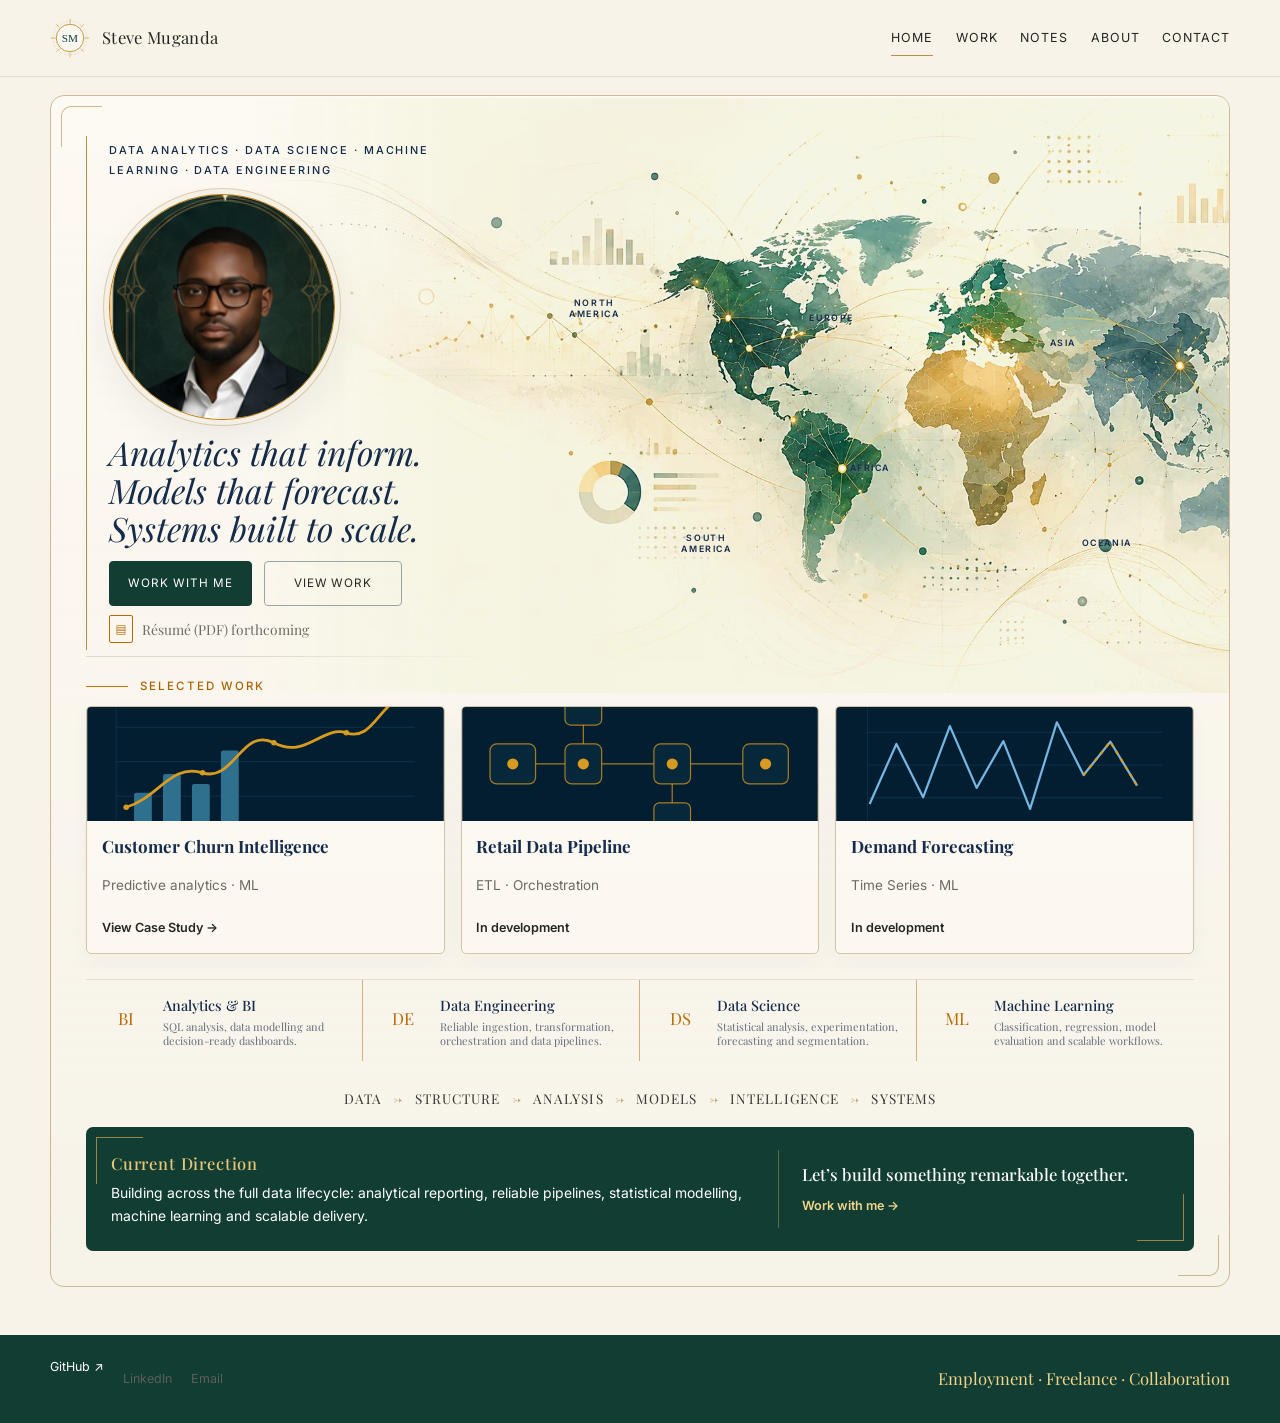
==== commit bd6f7030: "feat: refine homepage identity, navigation and CMS-driven portfolio content - replace redundant hero" ====
--- a/index.html
+++ b/index.html
@@ -18,9 +18,7 @@
 <div class="container header-inner">
 <a aria-label="Steve Muganda home" class="brand" href="./"><img alt="" src="./assets/media/site/monogram.svg"/><span>Steve Muganda</span></a>
 <button aria-expanded="false" aria-label="Open navigation" class="nav-toggle" data-nav-toggle=""><span></span></button>
-<nav aria-label="Primary navigation" class="site-nav" data-nav="">
-<a aria-current="page" href="./">Home</a><a href="./work/">Work</a><a href="./about/">About</a><a href="./notes/">Notes</a><a class="button button-primary" href="#contact">Work with me</a>
-</nav>
+<nav aria-label="Primary navigation" class="site-nav" data-nav=""><a aria-current="page" href="./">Home</a><a href="./work/">Work</a><a href="./notes/">Notes</a><a href="./about/">About</a><a href="/contact/">Contact</a></nav>
 </div>
 </header>
 <main class="container" id="main">
@@ -31,9 +29,9 @@
 <p class="hero-domains">Data Analytics · Data Science · Machine Learning · Data Engineering</p>
 <figure class="hero-portrait-primary"><img alt="Portrait of Steve Muganda" src="./assets/media/profile/steve-muganda-portrait.png"/></figure>
 <p class="hero-copy">Analytics that inform. Models that forecast. Systems built to scale.</p>
-<div class="hero-actions"><a class="button button-primary" href="#contact">Work with me</a><a class="button button-secondary" href="./work/">View work</a></div>
+<div class="hero-actions"><a class="button button-primary" href="/contact/">Work with me</a><a class="button button-secondary" href="./work/">View work</a></div><div class="hero-resume" data-resume-slot><span class="hero-resume-icon" aria-hidden="true">▤</span><span class="hero-resume-label">Résumé (PDF) forthcoming</span></div>
 </div>
-<div aria-label="Global data-intelligence visual" class="hero-visual"><img alt="Global data-intelligence map with regional colour, network paths and analytical motifs" class="hero-global-field" src="./assets/media/site/home-global-intelligence.webp"/></div>
+<div aria-label="Global data-intelligence visual" class="hero-visual"><img alt="Global data-intelligence map with regional colour, network paths and analytical motifs" class="hero-global-field" src="./assets/media/site/home-global-intelligence.webp"/><div class="hero-map-labels" aria-hidden="true"><span class="map-label label-na">North<br/>America</span><span class="map-label label-eu">Europe</span><span class="map-label label-af">Africa</span><span class="map-label label-sa">South<br/>America</span><span class="map-label label-as">Asia</span><span class="map-label label-oc">Oceania</span></div></div>
 </section>
 <section aria-labelledby="selected-title" class="home-selected">
 <div class="section-heading-row"><h2 class="section-title" id="selected-title">Selected Work</h2><a class="selected-view-all" href="./work/">View all work →</a></div>
@@ -55,7 +53,7 @@
 <div aria-label="The confluence" class="confluence"><span>Data</span><span class="arrow">→</span><span>Structure</span><span class="arrow">→</span><span>Analysis</span><span class="arrow">→</span><span>Models</span><span class="arrow">→</span><span>Intelligence</span><span class="arrow">→</span><span>Systems</span></div>
 <section aria-labelledby="direction-title" class="direction">
 <div><h2 id="direction-title">Current Direction</h2><p>Building across the full data lifecycle: analytical reporting, reliable pipelines, statistical modelling, machine learning and scalable delivery.</p></div>
-<div class="direction-cta"><strong>Let’s build something remarkable together.</strong><a class="text-link" href="#contact">Work with me →</a></div>
+<div class="direction-cta"><strong>Let’s build something remarkable together.</strong><a class="text-link" href="/contact/">Work with me →</a></div>
 </section>
 </div></div>
 </main>
--- a/assets/css/styles.css
+++ b/assets/css/styles.css
@@ -1629,3 +1629,251 @@
   .note-body pre { font-size: .76rem; }
   .note-end { align-items: flex-start; }
 }
+
+/* v14: project actions, Contact and Résumé */
+.project-actions { display:flex; align-items:center; gap:.9rem; flex-wrap:wrap; margin-top:.55rem; }
+.project-actions .text-link { margin-top:0; }
+.project-github { padding-left:.8rem; border-left:1px solid var(--line); }
+.contact-page-heading { max-width:760px; margin-inline:auto; }
+.contact-page-heading .eyebrow { color:var(--rubric-red); margin-bottom:.45rem; }
+.contact-page-grid { display:grid; grid-template-columns:repeat(2,minmax(0,1fr)); gap:1px; max-width:900px; margin:0 auto; border:1px solid var(--line); background:var(--line); }
+.contact-method { min-height:130px; padding:1.25rem; background:color-mix(in srgb,var(--ivory) 94%,white); display:flex; flex-direction:column; justify-content:space-between; transition:background .18s ease; }
+a.contact-method:hover { background:color-mix(in srgb,var(--parchment) 55%,white); }
+.contact-method span { font-size:.7rem; letter-spacing:.1em; text-transform:uppercase; color:var(--rubric-red); }
+.contact-method strong { font-family:var(--display); font-size:1.05rem; font-weight:500; color:var(--oxford-blue); }
+.contact-method-pending { opacity:.72; }
+.contact-page-note { max-width:900px; margin:1.2rem auto 0; padding:1.1rem 1.25rem; border-top:1px solid var(--antique-gold); }
+.contact-page-note h2 { font-family:var(--display); font-size:1rem; font-weight:500; margin:0 0 .35rem; }
+.contact-page-note p { margin:0; }
+.resume-page { max-width:760px; margin:0 auto; padding:clamp(4rem,9vw,8rem) 0; text-align:center; }
+.resume-page .eyebrow { color:var(--rubric-red); }
+.resume-page h1 { font-family:var(--display); font-size:var(--step-3); font-weight:500; margin:.3rem 0 1rem; }
+.resume-page > p { max-width:600px; margin-inline:auto; }
+.resume-action { margin:1.5rem 0 .8rem; }
+.resume-placeholder { display:inline-flex; min-height:44px; align-items:center; padding:.7rem 1rem; border:1px solid var(--line); color:var(--muted); }
+@media (max-width:760px){ .contact-page-grid{grid-template-columns:1fr}.project-actions{gap:.7rem}.project-github{padding-left:.7rem} }
+
+/* v15: approved portrait-led homepage, vivid global intelligence field, direct résumé artefact */
+.hero {
+  grid-template-columns: minmax(285px, .34fr) minmax(0, .66fr);
+  gap: clamp(.6rem, 1.6vw, 1.6rem);
+  min-height: 525px;
+  align-items: center;
+}
+.hero-identity {
+  align-self: center;
+  padding: .25rem 0 .25rem clamp(1rem, 1.7vw, 1.5rem);
+  border-left: 1px solid color-mix(in srgb, var(--antique-gold) 86%, #c47b00);
+}
+.hero-domains {
+  margin: 0 0 .85rem;
+  max-width: 29rem;
+  color: var(--oxford-blue);
+  font-size: .68rem;
+  font-weight: 500;
+  letter-spacing: .18em;
+  line-height: 1.85;
+}
+.hero-portrait-primary {
+  width: clamp(172px, 18vw, 226px);
+  margin: 0 0 .8rem;
+  border: 1.5px solid #c67b00;
+  box-shadow:
+    0 0 0 5px rgb(247 243 233 / .94),
+    0 0 0 6px rgb(179 146 74 / .42),
+    0 16px 40px rgb(20 43 74 / .08);
+  position: relative;
+}
+.hero-portrait-primary::after {
+  content: "";
+  position: absolute;
+  inset: -16px;
+  border: 1px solid rgb(179 146 74 / .28);
+  border-radius: 50%;
+  pointer-events: none;
+}
+.hero-copy {
+  margin-bottom: .85rem;
+  max-width: 28rem;
+  color: var(--oxford-blue);
+  font-size: clamp(1.55rem, 1.18rem + 1.15vw, 2.25rem);
+  line-height: 1.14;
+}
+.hero-actions { gap: .75rem; }
+.hero-actions .button { min-width: 138px; }
+.hero-resume {
+  min-height: 34px;
+  margin-top: .42rem;
+  display: inline-flex;
+  align-items: center;
+  gap: .55rem;
+  color: var(--oxford-blue);
+  font-family: var(--display);
+  font-size: .86rem;
+}
+.hero-resume-icon {
+  display: grid;
+  place-items: center;
+  width: 24px;
+  height: 28px;
+  color: #bd6900;
+  border: 1px solid #bd6900;
+  border-radius: 2px;
+  font-family: var(--body);
+  font-size: .72rem;
+}
+.hero-resume-link {
+  border-bottom: 1px solid transparent;
+  transition: color .18s ease, border-color .18s ease;
+}
+.hero-resume-link:hover {
+  color: #9a5600;
+  border-bottom-color: #c47b00;
+}
+.hero-resume-label { color: var(--muted); }
+.hero-visual {
+  min-height: 500px;
+  margin-left: -5.2rem;
+  z-index: 0;
+}
+.hero-global-field {
+  width: 141%;
+  height: 119%;
+  left: -18%;
+  top: -9%;
+  opacity: .98;
+  object-position: 67% center;
+  filter: saturate(1.38) contrast(1.12) brightness(.96);
+  -webkit-mask-image: linear-gradient(90deg, transparent 0%, rgb(0 0 0 / .48) 8%, rgb(0 0 0 / .92) 18%, #000 34%, #000 100%);
+  mask-image: linear-gradient(90deg, transparent 0%, rgb(0 0 0 / .48) 8%, rgb(0 0 0 / .92) 18%, #000 34%, #000 100%);
+}
+.hero-map-labels {
+  position: absolute;
+  inset: 0;
+  z-index: 1;
+  pointer-events: none;
+  color: var(--oxford-blue);
+  font-size: .55rem;
+  font-weight: 600;
+  letter-spacing: .18em;
+  line-height: 1.2;
+  text-transform: uppercase;
+}
+.map-label { position: absolute; text-align: center; text-shadow: 0 1px 8px var(--ivory); }
+.label-na { left: 22%; top: 31%; }
+.label-eu { left: 52%; top: 34%; }
+.label-af { left: 57%; top: 64%; }
+.label-sa { left: 36%; top: 78%; }
+.label-as { left: 82%; top: 39%; }
+.label-oc { left: 86%; top: 79%; }
+
+.home-selected { padding-block: 1rem 1.3rem; }
+.section-heading-row { margin-bottom: .65rem; }
+.section-heading-row .section-title {
+  font-family: var(--body);
+  color: #aa6200;
+  font-size: .72rem;
+  font-weight: 500;
+  letter-spacing: .18em;
+  text-transform: uppercase;
+}
+.section-heading-row .section-title::before {
+  content: "";
+  display: inline-block;
+  width: 42px;
+  height: 1px;
+  margin-right: .75rem;
+  vertical-align: middle;
+  background: #c47b00;
+}
+.selected-view-all { color: #a45d00; font-size: .88rem; }
+.teaser-grid { gap: 1rem; }
+.teaser {
+  border-color: color-mix(in srgb, var(--antique-gold) 28%, var(--line));
+  border-radius: 5px;
+  background: rgb(255 252 246 / .56);
+  box-shadow: 0 8px 22px rgb(20 43 74 / .035);
+}
+.teaser-image {
+  aspect-ratio: 16 / 5.1;
+  filter: saturate(1.2) contrast(1.08);
+}
+.teaser-body { padding: .72rem .9rem .8rem; }
+.teaser h3 { color: var(--oxford-blue); font-size: 1.06rem; margin-bottom: .2rem; }
+.teaser-summary { margin: 0 0 .55rem; color: #5b6470; font-family: var(--display); font-size: .78rem; line-height: 1.35; }
+.teaser-tags { display: flex; flex-wrap: wrap; gap: .35rem; margin-bottom: .55rem; }
+.teaser-tags span {
+  padding: .16rem .42rem;
+  border: 1px solid rgb(20 43 74 / .06);
+  border-radius: 4px;
+  background: rgb(20 43 74 / .035);
+  color: #697079;
+  font-size: .56rem;
+  letter-spacing: .13em;
+  text-transform: uppercase;
+}
+.teaser .project-actions { margin-top: .18rem; gap: .78rem; }
+.teaser .project-actions .text-link:first-child { color: #ad6200; font-family: var(--display); font-size: .82rem; }
+.teaser .project-actions .project-github { color: var(--charcoal); font-size: .75rem; }
+.teaser .project-actions .project-github:hover { color: var(--cathedral-green); }
+
+.home-capabilities-section { padding-block: .25rem .55rem; }
+.home-capabilities-section .section-title {
+  position: absolute !important;
+  width: 1px !important;
+  height: 1px !important;
+  overflow: hidden !important;
+  clip: rect(0 0 0 0) !important;
+  white-space: nowrap !important;
+}
+.capability-grid {
+  border-top: 1px solid rgb(222 215 202 / .75);
+  border-bottom: 0;
+}
+.capability {
+  grid-template-columns: 48px 1fr;
+  gap: .8rem;
+  padding: .9rem 1rem .75rem;
+  border-right-color: color-mix(in srgb, #c47b00 42%, var(--line));
+}
+.capability-icon {
+  width: 48px;
+  height: 48px;
+  border: 0;
+  border-radius: 0;
+  color: #b96a00;
+}
+.capability-icon-image { padding: 0; overflow: visible; }
+.capability-icon-image img { width: 48px; height: 48px; }
+.capability h3 { color: var(--oxford-blue); font-size: .9rem; margin-bottom: .1rem; }
+.capability p { color: #66707b; font-family: var(--display); font-size: .68rem; line-height: 1.35; }
+
+@media (max-width: 960px) {
+  .hero { grid-template-columns: .39fr .61fr; min-height: 490px; }
+  .hero-visual { margin-left: -3.5rem; min-height: 440px; }
+  .hero-global-field { width: 132%; height: 114%; left: -14%; opacity: .94; filter: saturate(1.28) contrast(1.08) brightness(.98); }
+  .hero-map-labels { opacity: .85; }
+}
+
+@media (max-width: 760px) {
+  .hero { grid-template-columns: 1fr; padding-top: 1rem; }
+  .hero-identity { border-left: 1px solid var(--antique-gold); padding-left: 1rem; }
+  .hero-portrait-primary { width: min(54vw, 210px); }
+  .hero-copy { max-width: 25rem; }
+  .hero-resume { margin-bottom: .35rem; }
+  .hero-visual { min-height: 275px; margin: -.2rem -1rem 0; }
+  .hero-global-field {
+    width: 123%;
+    height: 110%;
+    left: -9%;
+    top: -2%;
+    opacity: .92;
+    filter: saturate(1.28) contrast(1.08) brightness(.98);
+    -webkit-mask-image: linear-gradient(90deg, transparent 0%, #000 8%, #000 100%);
+    mask-image: linear-gradient(90deg, transparent 0%, #000 8%, #000 100%);
+  }
+  .hero-map-labels { display: none; }
+  .teaser-image { aspect-ratio: 16 / 6; }
+  .capability { grid-template-columns: 46px 1fr; }
+  .capability-icon-image img { width: 44px; height: 44px; }
+}
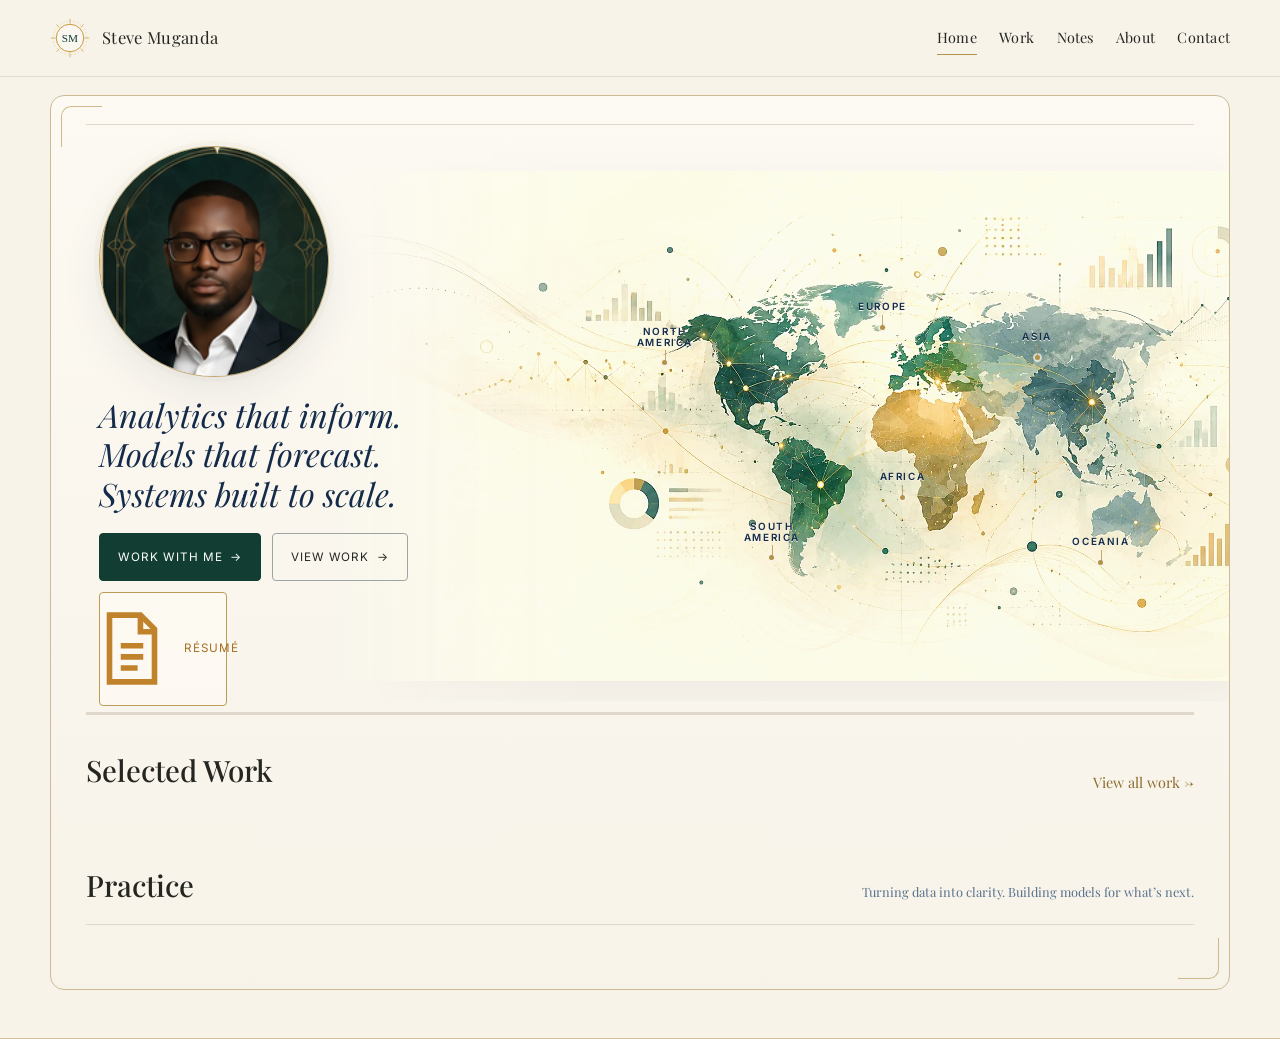
==== commit fe77f827: "feat(portfolio): refine responsive layout, asset handling, and mobile map presentation" ====
--- a/index.html
+++ b/index.html
@@ -18,48 +18,47 @@
 <div class="container header-inner">
 <a aria-label="Steve Muganda home" class="brand" href="./"><img alt="" src="./assets/media/site/monogram.svg"/><span>Steve Muganda</span></a>
 <button aria-expanded="false" aria-label="Open navigation" class="nav-toggle" data-nav-toggle=""><span></span></button>
-<nav aria-label="Primary navigation" class="site-nav" data-nav=""><a aria-current="page" href="./">Home</a><a href="./work/">Work</a><a href="./notes/">Notes</a><a href="./about/">About</a><a href="/contact/">Contact</a></nav>
+<nav aria-label="Primary navigation" class="site-nav" data-nav="">
+<a aria-current="page" href="./">Home</a><a href="./work/">Work</a><a href="./notes/">Notes</a><a href="./about/">About</a><a href="./contact/">Contact</a>
+</nav>
 </div>
 </header>
 <main class="container" id="main">
 <div class="home-frame"><div class="inner">
-<section aria-labelledby="hero-title" class="hero">
+<section class="discipline-rail" aria-label="Professional disciplines"></section>
+<section aria-labelledby="hero-title" class="hero hero-home-v16">
 <div class="hero-identity">
 <h1 class="visually-hidden" id="hero-title">Steve Muganda</h1>
-<p class="hero-domains">Data Analytics · Data Science · Machine Learning · Data Engineering</p>
 <figure class="hero-portrait-primary"><img alt="Portrait of Steve Muganda" src="./assets/media/profile/steve-muganda-portrait.png"/></figure>
 <p class="hero-copy">Analytics that inform. Models that forecast. Systems built to scale.</p>
-<div class="hero-actions"><a class="button button-primary" href="/contact/">Work with me</a><a class="button button-secondary" href="./work/">View work</a></div><div class="hero-resume" data-resume-slot><span class="hero-resume-icon" aria-hidden="true">▤</span><span class="hero-resume-label">Résumé (PDF) forthcoming</span></div>
+<div class="hero-actions">
+<a class="button button-primary" href="./contact/">Work with me <span aria-hidden="true">→</span></a>
+<a class="button button-secondary" href="./work/">View work <span aria-hidden="true">→</span></a>
+<span class="button button-resume resume-placeholder-button" aria-disabled="true"><img alt="" src="./assets/media/site/icons/resume.svg"/> Résumé</span>
 </div>
-<div aria-label="Global data-intelligence visual" class="hero-visual"><img alt="Global data-intelligence map with regional colour, network paths and analytical motifs" class="hero-global-field" src="./assets/media/site/home-global-intelligence.webp"/><div class="hero-map-labels" aria-hidden="true"><span class="map-label label-na">North<br/>America</span><span class="map-label label-eu">Europe</span><span class="map-label label-af">Africa</span><span class="map-label label-sa">South<br/>America</span><span class="map-label label-as">Asia</span><span class="map-label label-oc">Oceania</span></div></div>
+</div>
+<div aria-label="Global data-intelligence visual" class="hero-visual">
+<img alt="Global data-intelligence map with regional colour, network paths and analytical motifs" class="hero-global-field" src="./assets/media/site/home-global-intelligence.webp"/>
+<div class="map-label map-label-na"><span>North<br/>America</span></div>
+<div class="map-label map-label-sa"><span>South<br/>America</span></div>
+<div class="map-label map-label-eu"><span>Europe</span></div>
+<div class="map-label map-label-af"><span>Africa</span></div>
+<div class="map-label map-label-as"><span>Asia</span></div>
+<div class="map-label map-label-oc"><span>Oceania</span></div>
+</div>
 </section>
+<section class="home-contact-strip" aria-label="Contact and professional links"></section>
 <section aria-labelledby="selected-title" class="home-selected">
 <div class="section-heading-row"><h2 class="section-title" id="selected-title">Selected Work</h2><a class="selected-view-all" href="./work/">View all work →</a></div>
-<div class="teaser-grid">
-<article class="teaser"><img class="teaser-image" src="./assets/media/projects/project-churn.svg" alt="Analytical chart visual for customer churn"/><div class="teaser-body"><h3>Customer Churn Intelligence</h3><p class="small">Predictive analytics · ML</p><a class="text-link" href="./work/customer-churn-intelligence/">View Case Study →</a></div></article>
-<article class="teaser"><img class="teaser-image" src="./assets/media/projects/project-pipeline.svg" alt="Data pipeline project visual"/><div class="teaser-body"><h3>Retail Data Pipeline</h3><p class="small">ETL · Orchestration</p><span class="text-link text-link-muted">In development</span></div></article>
-<article class="teaser"><img class="teaser-image" src="./assets/media/projects/project-forecast.svg" alt="Forecasting project visual"/><div class="teaser-body"><h3>Demand Forecasting</h3><p class="small">Time Series · ML</p><span class="text-link text-link-muted">In development</span></div></article>
-</div>
+<div class="teaser-grid"></div>
 </section>
-<section aria-labelledby="capabilities-title" class="section home-capabilities-section">
-<h2 class="section-title" id="capabilities-title">Capabilities</h2>
-<div class="capability-grid">
-<article class="capability"><span aria-hidden="true" class="capability-icon">BI</span><div><h3>Analytics &amp; BI</h3><p>SQL analysis, data modelling and decision-ready dashboards.</p></div></article>
-<article class="capability"><span aria-hidden="true" class="capability-icon">DE</span><div><h3>Data Engineering</h3><p>Reliable ingestion, transformation, orchestration and data pipelines.</p></div></article>
-<article class="capability"><span aria-hidden="true" class="capability-icon">DS</span><div><h3>Data Science</h3><p>Statistical analysis, experimentation, forecasting and segmentation.</p></div></article>
-<article class="capability"><span aria-hidden="true" class="capability-icon">ML</span><div><h3>Machine Learning</h3><p>Classification, regression, model evaluation and scalable workflows.</p></div></article>
-</div>
-</section>
-<div aria-label="The confluence" class="confluence"><span>Data</span><span class="arrow">→</span><span>Structure</span><span class="arrow">→</span><span>Analysis</span><span class="arrow">→</span><span>Models</span><span class="arrow">→</span><span>Intelligence</span><span class="arrow">→</span><span>Systems</span></div>
-<section aria-labelledby="direction-title" class="direction">
-<div><h2 id="direction-title">Current Direction</h2><p>Building across the full data lifecycle: analytical reporting, reliable pipelines, statistical modelling, machine learning and scalable delivery.</p></div>
-<div class="direction-cta"><strong>Let’s build something remarkable together.</strong><a class="text-link" href="/contact/">Work with me →</a></div>
+<section aria-labelledby="capabilities-title" class="section home-capabilities-section practice-section">
+<div class="practice-heading-row"><h2 class="section-title" id="capabilities-title">Practice</h2><p class="practice-intro">Turning data into clarity. Building models for what’s next.</p></div>
+<div class="capability-grid"></div>
 </section>
 </div></div>
 </main>
-<footer class="contact-footer" id="contact">
-<div class="container contact-inner"><div class="contact-links"><a href="https://github.com/StephanusArtifex" rel="noreferrer" target="_blank">GitHub ↗</a><span class="contact-pending" title="Add public LinkedIn URL before launch">LinkedIn</span><span class="contact-pending" title="Add public email address before launch">Email</span></div><div class="contact-modes">Employment · Freelance · Collaboration</div></div>
-</footer>
+<footer class="contact-footer" id="contact"></footer>
 </div>
 <script defer="" src="./assets/js/site.js"></script>
 </body>
--- a/assets/css/styles.css
+++ b/assets/css/styles.css
@@ -1653,227 +1653,688 @@
 .resume-placeholder { display:inline-flex; min-height:44px; align-items:center; padding:.7rem 1rem; border:1px solid var(--line); color:var(--muted); }
 @media (max-width:760px){ .contact-page-grid{grid-template-columns:1fr}.project-actions{gap:.7rem}.project-github{padding-left:.7rem} }
 
-/* v15: approved portrait-led homepage, vivid global intelligence field, direct résumé artefact */
-.hero {
-  grid-template-columns: minmax(285px, .34fr) minmax(0, .66fr);
-  gap: clamp(.6rem, 1.6vw, 1.6rem);
-  min-height: 525px;
+/* ================================================================
+   v16 homepage refinement: disciplined, high-contrast, CMS-driven.
+   Built on the v14 baseline. These rules intentionally override only
+   the homepage, shared navigation/footer, and contact icon treatments.
+   ================================================================ */
+
+.site-nav {
+  text-transform: none;
+  letter-spacing: .015em;
+  font-family: var(--display);
+  font-size: .9rem;
+}
+.site-nav a:not(.button) { padding-block: 1.35rem; }
+
+.discipline-rail {
+  display: grid;
+  grid-template-columns: repeat(4, minmax(0, 1fr));
+  border-bottom: 1px solid var(--line);
+  margin: -.4rem 0 1rem;
+}
+.discipline-item {
+  min-width: 0;
+  min-height: 76px;
+  display: flex;
   align-items: center;
-}
-.hero-identity {
+  justify-content: center;
+  gap: .8rem;
+  padding: .9rem .85rem;
+  border-right: 1px solid color-mix(in srgb, var(--antique-gold) 45%, var(--line));
+}
+.discipline-item:last-child { border-right: 0; }
+.discipline-item .ui-icon {
+  width: 31px;
+  height: 31px;
+  flex: 0 0 auto;
+}
+.discipline-item strong {
+  color: var(--oxford-blue);
+  font-size: .72rem;
+  line-height: 1.25;
+  letter-spacing: .18em;
+  text-transform: uppercase;
+  font-weight: 600;
+  white-space: nowrap;
+}
+
+.hero-home-v16 {
+  grid-template-columns: minmax(280px, .34fr) minmax(0, .66fr);
+  gap: clamp(1rem, 2vw, 2rem);
+  min-height: 520px;
+  padding-top: .3rem;
+}
+.hero-home-v16 .hero-identity {
   align-self: center;
-  padding: .25rem 0 .25rem clamp(1rem, 1.7vw, 1.5rem);
-  border-left: 1px solid color-mix(in srgb, var(--antique-gold) 86%, #c47b00);
-}
-.hero-domains {
-  margin: 0 0 .85rem;
-  max-width: 29rem;
-  color: var(--oxford-blue);
-  font-size: .68rem;
-  font-weight: 500;
-  letter-spacing: .18em;
-  line-height: 1.85;
-}
-.hero-portrait-primary {
-  width: clamp(172px, 18vw, 226px);
-  margin: 0 0 .8rem;
-  border: 1.5px solid #c67b00;
-  box-shadow:
-    0 0 0 5px rgb(247 243 233 / .94),
-    0 0 0 6px rgb(179 146 74 / .42),
-    0 16px 40px rgb(20 43 74 / .08);
+  padding-left: clamp(.35rem, 1vw, .8rem);
+}
+.hero-home-v16 .hero-portrait-primary {
+  width: clamp(180px, 18vw, 235px);
+  margin-bottom: 1.15rem;
+  box-shadow: 0 16px 40px rgb(20 43 74 / .08), 0 0 0 5px rgb(247 243 233 / .83);
   position: relative;
 }
-.hero-portrait-primary::after {
+.hero-home-v16 .hero-portrait-primary::after {
   content: "";
   position: absolute;
-  inset: -16px;
-  border: 1px solid rgb(179 146 74 / .28);
+  inset: -13px;
+  border: 1px solid color-mix(in srgb, var(--antique-gold) 72%, transparent);
   border-radius: 50%;
   pointer-events: none;
 }
-.hero-copy {
+.hero-home-v16 .hero-copy {
+  color: var(--oxford-blue);
+  font-size: clamp(1.58rem, 1.3rem + .9vw, 2.15rem);
+  line-height: 1.22;
+  max-width: 28rem;
+  margin-bottom: 1.25rem;
+}
+.hero-actions { gap: .65rem; align-items: stretch; }
+.hero-actions .button {
+  min-width: 128px;
+  min-height: 48px;
+  padding-inline: 1.15rem;
+}
+.button-resume {
+  color: #9a5b0a;
+  border-color: color-mix(in srgb, var(--antique-gold) 86%, #c97900);
+  background: rgb(255 252 246 / .72);
+}
+.button-resume:hover { background: #fff8ea; color: #764403; }
+.button-resume[aria-disabled="true"] { cursor: default; opacity: .88; }
+.button-resume[aria-disabled="true"]:hover { transform: none; }
+.button-icon { width: 18px; height: 18px; }
+
+.hero-home-v16 .hero-visual {
+  min-height: 500px;
+  overflow: visible;
+}
+.hero-home-v16 .hero-global-field {
+  width: 127%;
+  height: 110%;
+  left: -19%;
+  top: -5%;
+  object-fit: contain;
+  object-position: center;
+  opacity: .97;
+  filter: saturate(1.38) contrast(1.13) brightness(.99) drop-shadow(0 15px 28px rgb(20 43 74 / .055));
+  -webkit-mask-image: linear-gradient(90deg, transparent 0%, rgb(0 0 0 / .66) 12%, #000 28%, #000 100%);
+  mask-image: linear-gradient(90deg, transparent 0%, rgb(0 0 0 / .66) 12%, #000 28%, #000 100%);
+}
+
+.map-label {
+  position: absolute;
+  z-index: 3;
+  color: var(--oxford-blue);
+  font-size: .62rem;
+  line-height: 1.08;
+  font-weight: 600;
+  letter-spacing: .16em;
+  text-transform: uppercase;
+  text-align: center;
+  pointer-events: none;
+  text-shadow: 0 1px 0 rgb(247 243 233 / .9);
+}
+.map-label::after {
+  content: "";
+  position: absolute;
+  left: 50%;
+  top: calc(100% + 3px);
+  width: 1px;
+  height: 11px;
+  background: color-mix(in srgb, var(--antique-gold) 76%, transparent);
+}
+.map-label::before {
+  content: "";
+  position: absolute;
+  left: calc(50% - 2.5px);
+  top: calc(100% + 13px);
+  width: 5px;
+  height: 5px;
+  border-radius: 50%;
+  background: var(--antique-gold);
+  box-shadow: 0 0 0 2px rgb(247 243 233 / .75);
+}
+.map-label-na { left: 22%; top: 30%; }
+.map-label-sa { left: 37%; top: 69%; }
+.map-label-eu { left: 53%; top: 25%; }
+.map-label-af { left: 56%; top: 59%; }
+.map-label-as { left: 76%; top: 31%; }
+.map-label-oc { left: 83%; top: 72%; }
+
+.home-contact-strip {
+  display: grid;
+  grid-template-columns: repeat(4, minmax(0, 1fr));
+  border-top: 1px solid var(--line);
+  border-bottom: 1px solid var(--line);
+  margin: .4rem 0 0;
+}
+.home-contact-item {
+  min-width: 0;
+  display: grid;
+  grid-template-columns: 28px minmax(0, 1fr);
+  gap: .75rem;
+  align-items: center;
+  min-height: 76px;
+  padding: .75rem .9rem;
+  border-right: 1px solid var(--line);
+  transition: background .18s ease;
+}
+.home-contact-item:last-child { border-right: 0; }
+a.home-contact-item:hover { background: rgb(237 228 210 / .32); }
+.home-contact-item .ui-icon { width: 25px; height: 25px; }
+.home-contact-item small {
+  display: block;
+  color: var(--rubric-red);
+  font-size: .62rem;
+  letter-spacing: .13em;
+  text-transform: uppercase;
+  margin-bottom: .12rem;
+}
+.home-contact-item strong {
+  display: block;
+  min-width: 0;
+  color: var(--oxford-blue);
+  font-family: var(--display);
+  font-size: .86rem;
+  font-weight: 500;
+  white-space: nowrap;
+  overflow: hidden;
+  text-overflow: ellipsis;
+}
+.home-contact-pending { opacity: .72; }
+
+.home-selected { padding-block: 1.95rem 1.55rem; }
+.teaser { border-radius: 5px; box-shadow: 0 7px 20px rgb(20 43 74 / .035); }
+.teaser-image { aspect-ratio: 16 / 6.6; filter: saturate(1.18) contrast(1.07); }
+.teaser-body { padding: .78rem .85rem .88rem; }
+.teaser h3 { color: var(--oxford-blue); font-size: 1.03rem; }
+.teaser-summary { margin: 0 0 .55rem; font-family: var(--display); font-size: .78rem; line-height: 1.42; color: #5c6670; }
+.teaser .tags { margin: 0 0 .65rem; }
+.teaser .tag { font-size: .58rem; text-transform: uppercase; letter-spacing: .09em; padding: .18rem .42rem; background: #f2eee4; }
+.project-actions { display: flex; align-items: center; gap: .75rem; padding-top: .4rem; }
+.project-actions .text-link:first-child { color: #a4560b; }
+.project-actions .project-github { padding-left: .75rem; border-left: 1px solid var(--line); }
+
+.practice-section { padding-block: 1.6rem 1.8rem; }
+.practice-heading-row {
+  display: flex;
+  align-items: baseline;
+  justify-content: space-between;
+  gap: 1.5rem;
   margin-bottom: .85rem;
-  max-width: 28rem;
-  color: var(--oxford-blue);
-  font-size: clamp(1.55rem, 1.18rem + 1.15vw, 2.25rem);
-  line-height: 1.14;
-}
-.hero-actions { gap: .75rem; }
-.hero-actions .button { min-width: 138px; }
-.hero-resume {
-  min-height: 34px;
-  margin-top: .42rem;
-  display: inline-flex;
+}
+.practice-heading-row .section-title { margin: 0; text-align: left; }
+.practice-intro {
+  margin: 0;
+  max-width: 33rem;
+  color: #58718c;
+  font-family: var(--display);
+  font-size: .8rem;
+}
+.practice-section .capability-grid { border-top: 1px solid var(--line); border-bottom: 0; }
+.practice-section .capability {
+  grid-template-columns: 52px 1fr;
+  padding: 1rem 1.1rem;
+}
+.practice-section .capability-icon {
+  width: 46px;
+  height: 46px;
+  border: 0;
+  border-radius: 0;
+  padding: 0;
+}
+.practice-section .capability-icon-image img { width: 46px; height: 46px; object-fit: contain; }
+.practice-section .capability h3 { color: var(--oxford-blue); font-size: .95rem; }
+.practice-section .capability p { color: #667384; }
+
+.contact-method { position: relative; padding-left: 4.2rem; }
+.contact-method-icon {
+  position: absolute;
+  left: 1.2rem;
+  top: 1.15rem;
+  width: 30px;
+  height: 30px;
+}
+
+.contact-footer {
+  background: linear-gradient(115deg, #0b2e26, #123d32 58%, #103742);
+  color: #f7f3e9;
+  border-top: 1px solid rgb(179 146 74 / .5);
+}
+.footer-v16 {
+  min-height: 110px;
+  display: flex;
   align-items: center;
-  gap: .55rem;
-  color: var(--oxford-blue);
-  font-family: var(--display);
-  font-size: .86rem;
-}
-.hero-resume-icon {
+  justify-content: space-between;
+  gap: 1.5rem;
+}
+.footer-identity { display: flex; flex-direction: column; gap: .12rem; }
+.footer-identity strong { font-family: var(--display); font-size: 1.08rem; font-weight: 500; }
+.footer-identity span { font-size: .64rem; letter-spacing: .04em; color: rgb(247 243 233 / .78); }
+.footer-social { display: flex; align-items: center; gap: .7rem; }
+.footer-icon-link {
+  width: 34px;
+  height: 34px;
   display: grid;
   place-items: center;
-  width: 24px;
-  height: 28px;
-  color: #bd6900;
-  border: 1px solid #bd6900;
-  border-radius: 2px;
-  font-family: var(--body);
-  font-size: .72rem;
-}
-.hero-resume-link {
-  border-bottom: 1px solid transparent;
-  transition: color .18s ease, border-color .18s ease;
-}
-.hero-resume-link:hover {
-  color: #9a5600;
-  border-bottom-color: #c47b00;
-}
-.hero-resume-label { color: var(--muted); }
-.hero-visual {
-  min-height: 500px;
-  margin-left: -5.2rem;
-  z-index: 0;
-}
-.hero-global-field {
-  width: 141%;
-  height: 119%;
-  left: -18%;
-  top: -9%;
-  opacity: .98;
-  object-position: 67% center;
-  filter: saturate(1.38) contrast(1.12) brightness(.96);
-  -webkit-mask-image: linear-gradient(90deg, transparent 0%, rgb(0 0 0 / .48) 8%, rgb(0 0 0 / .92) 18%, #000 34%, #000 100%);
-  mask-image: linear-gradient(90deg, transparent 0%, rgb(0 0 0 / .48) 8%, rgb(0 0 0 / .92) 18%, #000 34%, #000 100%);
-}
-.hero-map-labels {
-  position: absolute;
-  inset: 0;
-  z-index: 1;
-  pointer-events: none;
-  color: var(--oxford-blue);
-  font-size: .55rem;
-  font-weight: 600;
-  letter-spacing: .18em;
-  line-height: 1.2;
-  text-transform: uppercase;
-}
-.map-label { position: absolute; text-align: center; text-shadow: 0 1px 8px var(--ivory); }
-.label-na { left: 22%; top: 31%; }
-.label-eu { left: 52%; top: 34%; }
-.label-af { left: 57%; top: 64%; }
-.label-sa { left: 36%; top: 78%; }
-.label-as { left: 82%; top: 39%; }
-.label-oc { left: 86%; top: 79%; }
-
-.home-selected { padding-block: 1rem 1.3rem; }
-.section-heading-row { margin-bottom: .65rem; }
-.section-heading-row .section-title {
-  font-family: var(--body);
-  color: #aa6200;
-  font-size: .72rem;
-  font-weight: 500;
-  letter-spacing: .18em;
-  text-transform: uppercase;
-}
-.section-heading-row .section-title::before {
-  content: "";
-  display: inline-block;
-  width: 42px;
-  height: 1px;
-  margin-right: .75rem;
-  vertical-align: middle;
-  background: #c47b00;
-}
-.selected-view-all { color: #a45d00; font-size: .88rem; }
-.teaser-grid { gap: 1rem; }
-.teaser {
-  border-color: color-mix(in srgb, var(--antique-gold) 28%, var(--line));
-  border-radius: 5px;
-  background: rgb(255 252 246 / .56);
-  box-shadow: 0 8px 22px rgb(20 43 74 / .035);
-}
-.teaser-image {
-  aspect-ratio: 16 / 5.1;
-  filter: saturate(1.2) contrast(1.08);
-}
-.teaser-body { padding: .72rem .9rem .8rem; }
-.teaser h3 { color: var(--oxford-blue); font-size: 1.06rem; margin-bottom: .2rem; }
-.teaser-summary { margin: 0 0 .55rem; color: #5b6470; font-family: var(--display); font-size: .78rem; line-height: 1.35; }
-.teaser-tags { display: flex; flex-wrap: wrap; gap: .35rem; margin-bottom: .55rem; }
-.teaser-tags span {
-  padding: .16rem .42rem;
-  border: 1px solid rgb(20 43 74 / .06);
-  border-radius: 4px;
-  background: rgb(20 43 74 / .035);
-  color: #697079;
-  font-size: .56rem;
-  letter-spacing: .13em;
-  text-transform: uppercase;
-}
-.teaser .project-actions { margin-top: .18rem; gap: .78rem; }
-.teaser .project-actions .text-link:first-child { color: #ad6200; font-family: var(--display); font-size: .82rem; }
-.teaser .project-actions .project-github { color: var(--charcoal); font-size: .75rem; }
-.teaser .project-actions .project-github:hover { color: var(--cathedral-green); }
-
-.home-capabilities-section { padding-block: .25rem .55rem; }
-.home-capabilities-section .section-title {
-  position: absolute !important;
-  width: 1px !important;
-  height: 1px !important;
-  overflow: hidden !important;
-  clip: rect(0 0 0 0) !important;
-  white-space: nowrap !important;
-}
-.capability-grid {
-  border-top: 1px solid rgb(222 215 202 / .75);
-  border-bottom: 0;
-}
-.capability {
-  grid-template-columns: 48px 1fr;
-  gap: .8rem;
-  padding: .9rem 1rem .75rem;
-  border-right-color: color-mix(in srgb, #c47b00 42%, var(--line));
-}
-.capability-icon {
-  width: 48px;
-  height: 48px;
-  border: 0;
-  border-radius: 0;
-  color: #b96a00;
-}
-.capability-icon-image { padding: 0; overflow: visible; }
-.capability-icon-image img { width: 48px; height: 48px; }
-.capability h3 { color: var(--oxford-blue); font-size: .9rem; margin-bottom: .1rem; }
-.capability p { color: #66707b; font-family: var(--display); font-size: .68rem; line-height: 1.35; }
-
-@media (max-width: 960px) {
-  .hero { grid-template-columns: .39fr .61fr; min-height: 490px; }
-  .hero-visual { margin-left: -3.5rem; min-height: 440px; }
-  .hero-global-field { width: 132%; height: 114%; left: -14%; opacity: .94; filter: saturate(1.28) contrast(1.08) brightness(.98); }
-  .hero-map-labels { opacity: .85; }
+  border: 1px solid rgb(179 146 74 / .45);
+  border-radius: 50%;
+  background: rgb(255 255 255 / .025);
+}
+.footer-icon-link .ui-icon { width: 19px; height: 19px; filter: brightness(0) invert(1); opacity: .94; }
+.footer-icon-link:hover { border-color: var(--antique-gold); background: rgb(179 146 74 / .12); }
+.footer-icon-pending { opacity: .55; }
+
+@media (max-width: 980px) {
+  .discipline-rail { grid-template-columns: repeat(2, minmax(0, 1fr)); }
+  .discipline-item:nth-child(2) { border-right: 0; }
+  .discipline-item:nth-child(-n+2) { border-bottom: 1px solid var(--line); }
+  .hero-home-v16 { grid-template-columns: minmax(250px, .4fr) minmax(0, .6fr); min-height: 470px; }
+  .hero-home-v16 .hero-global-field { width: 132%; left: -21%; opacity: .92; }
+  .home-contact-strip { grid-template-columns: repeat(2, minmax(0,1fr)); }
+  .home-contact-item:nth-child(2) { border-right: 0; }
+  .home-contact-item:nth-child(-n+2) { border-bottom: 1px solid var(--line); }
+  .practice-heading-row { align-items: flex-start; flex-direction: column; gap: .25rem; }
 }
 
 @media (max-width: 760px) {
-  .hero { grid-template-columns: 1fr; padding-top: 1rem; }
-  .hero-identity { border-left: 1px solid var(--antique-gold); padding-left: 1rem; }
-  .hero-portrait-primary { width: min(54vw, 210px); }
-  .hero-copy { max-width: 25rem; }
-  .hero-resume { margin-bottom: .35rem; }
-  .hero-visual { min-height: 275px; margin: -.2rem -1rem 0; }
-  .hero-global-field {
-    width: 123%;
-    height: 110%;
-    left: -9%;
-    top: -2%;
-    opacity: .92;
-    filter: saturate(1.28) contrast(1.08) brightness(.98);
-    -webkit-mask-image: linear-gradient(90deg, transparent 0%, #000 8%, #000 100%);
-    mask-image: linear-gradient(90deg, transparent 0%, #000 8%, #000 100%);
-  }
-  .hero-map-labels { display: none; }
-  .teaser-image { aspect-ratio: 16 / 6; }
-  .capability { grid-template-columns: 46px 1fr; }
-  .capability-icon-image img { width: 44px; height: 44px; }
-}
+  .site-nav { font-family: var(--body); font-size: .76rem; }
+  .discipline-rail { margin-top: .2rem; }
+  .discipline-item { min-height: 62px; padding: .7rem .55rem; gap: .5rem; justify-content: flex-start; }
+  .discipline-item .ui-icon { width: 25px; height: 25px; }
+  .discipline-item strong { font-size: .6rem; letter-spacing: .1em; white-space: normal; }
+  .hero-home-v16 { grid-template-columns: 1fr; min-height: auto; padding-top: 1.1rem; }
+  .hero-home-v16 .hero-identity { z-index: 4; }
+  .hero-home-v16 .hero-portrait-primary { width: min(52vw, 205px); }
+  .hero-home-v16 .hero-copy { font-size: clamp(1.4rem, 7vw, 1.85rem); max-width: 23rem; }
+  .hero-actions .button { flex: 1 1 30%; min-width: 0; }
+  .hero-home-v16 .hero-visual { min-height: 290px; margin-top: -.2rem; }
+  .hero-home-v16 .hero-global-field { width: 120%; height: 104%; left: -10%; top: 0; opacity: .9; filter: saturate(1.28) contrast(1.08); -webkit-mask-image: none; mask-image: none; }
+  .map-label { font-size: .5rem; letter-spacing: .1em; }
+  .map-label::after { height: 7px; }
+  .map-label::before { top: calc(100% + 9px); width: 4px; height: 4px; left: calc(50% - 2px); }
+  .map-label-na { left: 22%; top: 28%; }
+  .map-label-sa { left: 38%; top: 67%; }
+  .map-label-eu { left: 53%; top: 23%; }
+  .map-label-af { left: 56%; top: 57%; }
+  .map-label-as { left: 76%; top: 29%; }
+  .map-label-oc { left: 82%; top: 69%; }
+  .home-contact-strip { grid-template-columns: 1fr; }
+  .home-contact-item, .home-contact-item:nth-child(2) { border-right: 0; border-bottom: 1px solid var(--line); }
+  .home-contact-item:last-child { border-bottom: 0; }
+  .home-contact-item strong { white-space: normal; }
+  .practice-section .capability-grid { grid-template-columns: 1fr; }
+  .practice-section .capability { border-right: 0; }
+  .footer-v16 { align-items: flex-start; flex-direction: column; padding-block: 1.25rem; }
+}
+
+@media (max-width: 480px) {
+  .hero-actions { display: grid; grid-template-columns: 1fr 1fr; }
+  .hero-actions .button-resume { grid-column: 1 / -1; }
+  .hero-actions .button { width: 100%; }
+  .map-label { display: none; }
+}
+.project-github { display:inline-flex; align-items:center; gap:.36rem; }
+.project-github-icon { width:17px; height:17px; flex:0 0 auto; }
+
+/* ================================================================
+   v18 mobile coherence repair
+   Preserve the desktop v16/v17 composition; rebuild only the phone
+   breakpoint as one continuous identity + intelligence field.
+   ================================================================ */
+@media (max-width: 760px) {
+  /* Order the mobile narrative deliberately: identity, proof, practice, contact. */
+  .home-frame > .inner {
+    display: flex;
+    flex-direction: column;
+  }
+  .discipline-rail { order: 1; }
+  .hero-home-v16 { order: 2; }
+  .home-selected { order: 3; }
+  .practice-section { order: 4; }
+  .home-contact-strip { order: 5; }
+
+  /* Discipline rail: no card-like perimeter, only a quiet internal cross. */
+  .discipline-rail {
+    grid-template-columns: repeat(2, minmax(0, 1fr));
+    margin: .15rem 0 .5rem;
+    padding: .15rem 0 .5rem;
+    border: 0;
+  }
+  .discipline-item,
+  .discipline-item:nth-child(2),
+  .discipline-item:nth-child(-n+2) {
+    min-height: 48px;
+    padding: .38rem .35rem;
+    gap: .42rem;
+    justify-content: center;
+    border: 0;
+  }
+  .discipline-item:nth-child(odd) {
+    border-right: 1px solid color-mix(in srgb, var(--antique-gold) 42%, var(--line));
+  }
+  .discipline-item:nth-child(-n+2) {
+    border-bottom: 1px solid color-mix(in srgb, var(--antique-gold) 34%, var(--line));
+  }
+  .discipline-item .ui-icon { width: 24px; height: 24px; }
+  .discipline-item strong {
+    font-size: .58rem;
+    letter-spacing: .095em;
+    line-height: 1.25;
+    white-space: normal;
+  }
+
+  /* Hero: portrait and map are now one field, not two stacked sections. */
+  .hero-home-v16 {
+    position: relative;
+    display: block;
+    min-height: 555px;
+    padding: .25rem .1rem .9rem;
+    overflow: hidden;
+    border-bottom: 1px solid color-mix(in srgb, var(--antique-gold) 22%, var(--line));
+  }
+  .hero-home-v16 .hero-visual {
+    position: absolute;
+    inset: 0;
+    z-index: 0;
+    min-height: 0;
+    margin: 0;
+    overflow: hidden;
+    pointer-events: none;
+  }
+  .hero-home-v16 .hero-global-field {
+    position: absolute;
+    width: 154%;
+    height: auto;
+    max-width: none;
+    left: -24%;
+    top: 4.4rem;
+    opacity: .82;
+    object-fit: contain;
+    object-position: center top;
+    filter: saturate(1.38) contrast(1.1) brightness(1.015);
+    -webkit-mask-image: linear-gradient(180deg, #000 0%, #000 68%, rgba(0,0,0,.72) 82%, transparent 100%);
+    mask-image: linear-gradient(180deg, #000 0%, #000 68%, rgba(0,0,0,.72) 82%, transparent 100%);
+  }
+  .hero-home-v16 .map-label { display: none; }
+
+  .hero-home-v16 .hero-identity {
+    position: relative;
+    z-index: 3;
+    display: grid;
+    grid-template-rows: auto minmax(150px, 1fr) auto auto;
+    min-height: 530px;
+    padding: .35rem .15rem 0;
+    text-align: left;
+  }
+  .hero-home-v16 .hero-portrait-primary {
+    grid-row: 1;
+    width: min(43vw, 162px);
+    margin: .65rem 0 0 .18rem;
+    box-shadow: 0 13px 30px rgb(20 43 74 / .08), 0 0 0 4px rgb(247 243 233 / .86);
+  }
+  .hero-home-v16 .hero-copy {
+    grid-row: 3;
+    align-self: end;
+    max-width: min(19rem, 92%);
+    margin: 0 0 .8rem;
+    padding: .4rem .7rem .42rem 0;
+    font-size: clamp(1.32rem, 6.7vw, 1.75rem);
+    line-height: 1.2;
+    background: linear-gradient(90deg, rgba(247,243,233,.97) 0%, rgba(247,243,233,.92) 68%, rgba(247,243,233,0) 100%);
+    text-shadow: 0 1px 0 rgba(255,255,255,.72);
+  }
+  .hero-home-v16 .hero-actions {
+    grid-row: 4;
+    display: grid;
+    grid-template-columns: repeat(3, minmax(0, 1fr));
+    gap: .42rem;
+    margin-bottom: .1rem;
+  }
+  .hero-home-v16 .hero-actions .button,
+  .hero-home-v16 .hero-actions .button-resume {
+    width: 100%;
+    min-width: 0;
+    min-height: 44px;
+    padding: .55rem .28rem;
+    font-size: .55rem;
+    letter-spacing: .045em;
+    white-space: nowrap;
+  }
+  .hero-home-v16 .hero-actions .button-icon { width: 14px; height: 14px; }
+
+  /* Contact belongs after Practice on phones. */
+  .home-contact-strip {
+    grid-template-columns: 1fr;
+    margin: .75rem 0 .1rem;
+    border-top: 1px solid var(--line);
+    border-bottom: 0;
+  }
+  .home-contact-item,
+  .home-contact-item:nth-child(2) {
+    min-height: 62px;
+    grid-template-columns: 24px minmax(0, 1fr);
+    gap: .65rem;
+    padding: .64rem .55rem;
+    border-right: 0;
+    border-bottom: 1px solid var(--line);
+  }
+  .home-contact-item:last-child { border-bottom: 0; }
+  .home-contact-item .ui-icon { width: 21px; height: 21px; }
+  .home-contact-item small { font-size: .58rem; }
+  .home-contact-item strong { font-size: .78rem; }
+
+  .home-selected { padding-block: 1.45rem 1.2rem; }
+  .teaser-summary { font-size: .81rem; line-height: 1.48; }
+  .teaser .tag { font-size: .6rem; }
+  .project-actions .text-link { font-size: .78rem; }
+
+  .practice-section { padding-block: 1.35rem 1rem; }
+  .practice-heading-row { margin-bottom: .6rem; }
+  .practice-intro { font-size: .82rem; line-height: 1.45; }
+  .practice-section .capability { padding: .9rem .45rem; }
+  .practice-section .capability h3 { font-size: .98rem; }
+  .practice-section .capability p { font-size: .8rem; }
+}
+
+@media (max-width: 480px) {
+  .hero-home-v16 { min-height: 535px; }
+  .hero-home-v16 .hero-identity { min-height: 510px; grid-template-rows: auto minmax(138px, 1fr) auto auto; }
+  .hero-home-v16 .hero-global-field { width: 158%; left: -27%; top: 4.25rem; }
+  .hero-home-v16 .hero-portrait-primary { width: min(42vw, 154px); }
+  .hero-home-v16 .hero-actions { grid-template-columns: repeat(3, minmax(0, 1fr)); }
+  .hero-home-v16 .hero-actions .button-resume { grid-column: auto; }
+  .hero-home-v16 .hero-actions .button { font-size: .52rem; letter-spacing: .035em; }
+}
+
+@media (max-width: 350px) {
+  .hero-home-v16 .hero-actions .button { font-size: .49rem; padding-inline: .18rem; }
+  .discipline-item strong { font-size: .54rem; }
+}
+
+/* ================================================================
+   v19 mobile rectification
+   Surgical mobile-only corrections. Desktop and approved visual
+   language remain unchanged.
+   ================================================================ */
+@media (max-width: 760px) {
+  /* Keep the owner identity present in the compact header. */
+  .brand span {
+    display: inline;
+    font-size: .88rem;
+    letter-spacing: .015em;
+  }
+
+  /* Improve small-screen legibility without changing the 2x2 discipline structure. */
+  .discipline-item strong {
+    font-size: .64rem;
+    letter-spacing: .085em;
+  }
+
+  /* Let the hero fade as one field instead of placing the hook on a visible panel. */
+  .hero-home-v16 .hero-visual::after {
+    content: "";
+    position: absolute;
+    left: 0;
+    right: 0;
+    bottom: 0;
+    height: 43%;
+    background: linear-gradient(180deg, rgba(247,243,233,0) 0%, rgba(247,243,233,.76) 48%, rgba(247,243,233,.98) 88%, var(--ivory) 100%);
+    pointer-events: none;
+  }
+  .hero-home-v16 .hero-copy {
+    max-width: min(20.5rem, 96%);
+    padding-right: .35rem;
+    background: none;
+  }
+
+  /* Keep all three calls-to-action as peers, but restore readable type. */
+  .hero-home-v16 .hero-actions .button,
+  .hero-home-v16 .hero-actions .button-resume {
+    font-size: .61rem;
+    letter-spacing: .025em;
+    padding-inline: .22rem;
+  }
+}
+
+@media (max-width: 480px) {
+  .header-inner { height: 64px; }
+  .brand { gap: .55rem; }
+  .brand img { width: 36px; height: 36px; }
+  .brand span { font-size: .82rem; }
+  .hero-home-v16 .hero-actions .button { font-size: .58rem; }
+  .discipline-item strong { font-size: .61rem; }
+}
+
+@media (max-width: 350px) {
+  .brand span { font-size: .76rem; }
+  .hero-home-v16 .hero-actions .button { font-size: .54rem; letter-spacing: .015em; }
+  .discipline-item strong { font-size: .57rem; }
+}
+
+/* ================================================================
+   v20 mobile map-label restoration
+   Restore geographic semantics on phone layouts while preserving the
+   approved desktop map treatment and hero composition.
+   ================================================================ */
+@media (max-width: 760px) {
+  .hero-home-v16 .map-label {
+    display: block;
+    z-index: 2;
+    font-size: .57rem;
+    line-height: 1.08;
+    font-weight: 700;
+    letter-spacing: .075em;
+    color: var(--oxford-blue);
+    padding: .11rem .18rem .09rem;
+    border-radius: 2px;
+    background: rgba(247,243,233,.66);
+    text-shadow: 0 1px 0 rgba(255,255,255,.96), 0 0 3px rgba(247,243,233,.95);
+  }
+  .hero-home-v16 .map-label::after {
+    top: calc(100% + 2px);
+    height: 8px;
+    background: color-mix(in srgb, var(--antique-gold) 86%, transparent);
+  }
+  .hero-home-v16 .map-label::before {
+    top: calc(100% + 9px);
+    width: 4px;
+    height: 4px;
+    left: calc(50% - 2px);
+    box-shadow: 0 0 0 2px rgba(247,243,233,.9);
+  }
+
+  /* Positions are tuned to the mobile crop, not inherited from desktop. */
+  .hero-home-v16 .map-label-na { left: 26%; top: 29%; }
+  .hero-home-v16 .map-label-sa { left: 38%; top: 59%; }
+  .hero-home-v16 .map-label-eu { left: 51%; top: 27%; }
+  .hero-home-v16 .map-label-af { left: 55%; top: 48%; }
+  .hero-home-v16 .map-label-as { left: 74%; top: 31%; }
+  .hero-home-v16 .map-label-oc { left: 78%; top: 60%; }
+}
+
+@media (max-width: 480px) {
+  .hero-home-v16 .map-label {
+    display: block;
+    font-size: .52rem;
+    letter-spacing: .065em;
+    padding-inline: .14rem;
+  }
+  .hero-home-v16 .map-label-na { left: 24%; top: 28%; }
+  .hero-home-v16 .map-label-sa { left: 37%; top: 58%; }
+  .hero-home-v16 .map-label-eu { left: 50%; top: 27%; }
+  .hero-home-v16 .map-label-af { left: 54%; top: 47%; }
+  .hero-home-v16 .map-label-as { left: 73%; top: 31%; }
+  .hero-home-v16 .map-label-oc { left: 77%; top: 59%; }
+}
+
+@media (max-width: 350px) {
+  .hero-home-v16 .map-label { font-size: .48rem; letter-spacing: .05em; }
+}
+
+/* v20.1 map-label positioning correction after visual review. */
+@media (max-width: 760px) {
+  .hero-home-v16 .map-label-na { left: 43%; top: 43%; }
+  .hero-home-v16 .map-label-sa { left: 48%; top: 61%; }
+  .hero-home-v16 .map-label-eu { left: 62%; top: 40%; }
+  .hero-home-v16 .map-label-af { left: 63%; top: 52%; }
+  .hero-home-v16 .map-label-as { left: 79%; top: 44%; }
+  .hero-home-v16 .map-label-oc { left: 78%; top: 64%; }
+}
+@media (max-width: 480px) {
+  .hero-home-v16 .map-label-na { left: 43%; top: 43%; }
+  .hero-home-v16 .map-label-sa { left: 48%; top: 61%; }
+  .hero-home-v16 .map-label-eu { left: 62%; top: 40%; }
+  .hero-home-v16 .map-label-af { left: 63%; top: 52%; }
+  .hero-home-v16 .map-label-as { left: 79%; top: 44%; }
+  .hero-home-v16 .map-label-oc { left: 78%; top: 64%; }
+}
+
+/* Final v20 mobile label placements: keep labels inside the visible map field. */
+@media (max-width: 760px) {
+  .hero-home-v16 .map-label-na { left: 44%; top: 40%; }
+  .hero-home-v16 .map-label-sa { left: 49%; top: 57%; }
+  .hero-home-v16 .map-label-eu { left: 62%; top: 38%; }
+  .hero-home-v16 .map-label-af { left: 64%; top: 49%; }
+  .hero-home-v16 .map-label-as { left: 80%; top: 41%; }
+  .hero-home-v16 .map-label-oc { left: 79%; top: 58%; }
+}
+@media (max-width: 480px) {
+  .hero-home-v16 .map-label-na { left: 44%; top: 40%; }
+  .hero-home-v16 .map-label-sa { left: 49%; top: 57%; }
+  .hero-home-v16 .map-label-eu { left: 62%; top: 38%; }
+  .hero-home-v16 .map-label-af { left: 64%; top: 49%; }
+  .hero-home-v16 .map-label-as { left: 80%; top: 41%; }
+  .hero-home-v16 .map-label-oc { left: 79%; top: 58%; }
+}
+
+/* v20 final mobile map framing + geographic semantics. */
+@media (max-width: 760px) {
+  .hero-home-v16 .hero-global-field {
+    width: 120%;
+    left: -14%;
+    top: 4.35rem;
+    opacity: .86;
+  }
+  .hero-home-v16 .map-label-na { left: 39%; top: 31%; }
+  .hero-home-v16 .map-label-sa { left: 48%; top: 44%; }
+  .hero-home-v16 .map-label-eu { left: 62%; top: 30%; }
+  .hero-home-v16 .map-label-af { left: 63%; top: 39%; }
+  .hero-home-v16 .map-label-as { left: 80%; top: 34%; }
+  .hero-home-v16 .map-label-oc { left: 78%; top: 49%; }
+}
+@media (max-width: 480px) {
+  .hero-home-v16 .hero-global-field {
+    width: 122%;
+    left: -15%;
+    top: 4.2rem;
+  }
+  .hero-home-v16 .map-label-na { left: 39%; top: 31%; }
+  .hero-home-v16 .map-label-sa { left: 48%; top: 44%; }
+  .hero-home-v16 .map-label-eu { left: 62%; top: 30%; }
+  .hero-home-v16 .map-label-af { left: 63%; top: 39%; }
+  .hero-home-v16 .map-label-as { left: 80%; top: 34%; }
+  .hero-home-v16 .map-label-oc { left: 78%; top: 49%; }
+}
